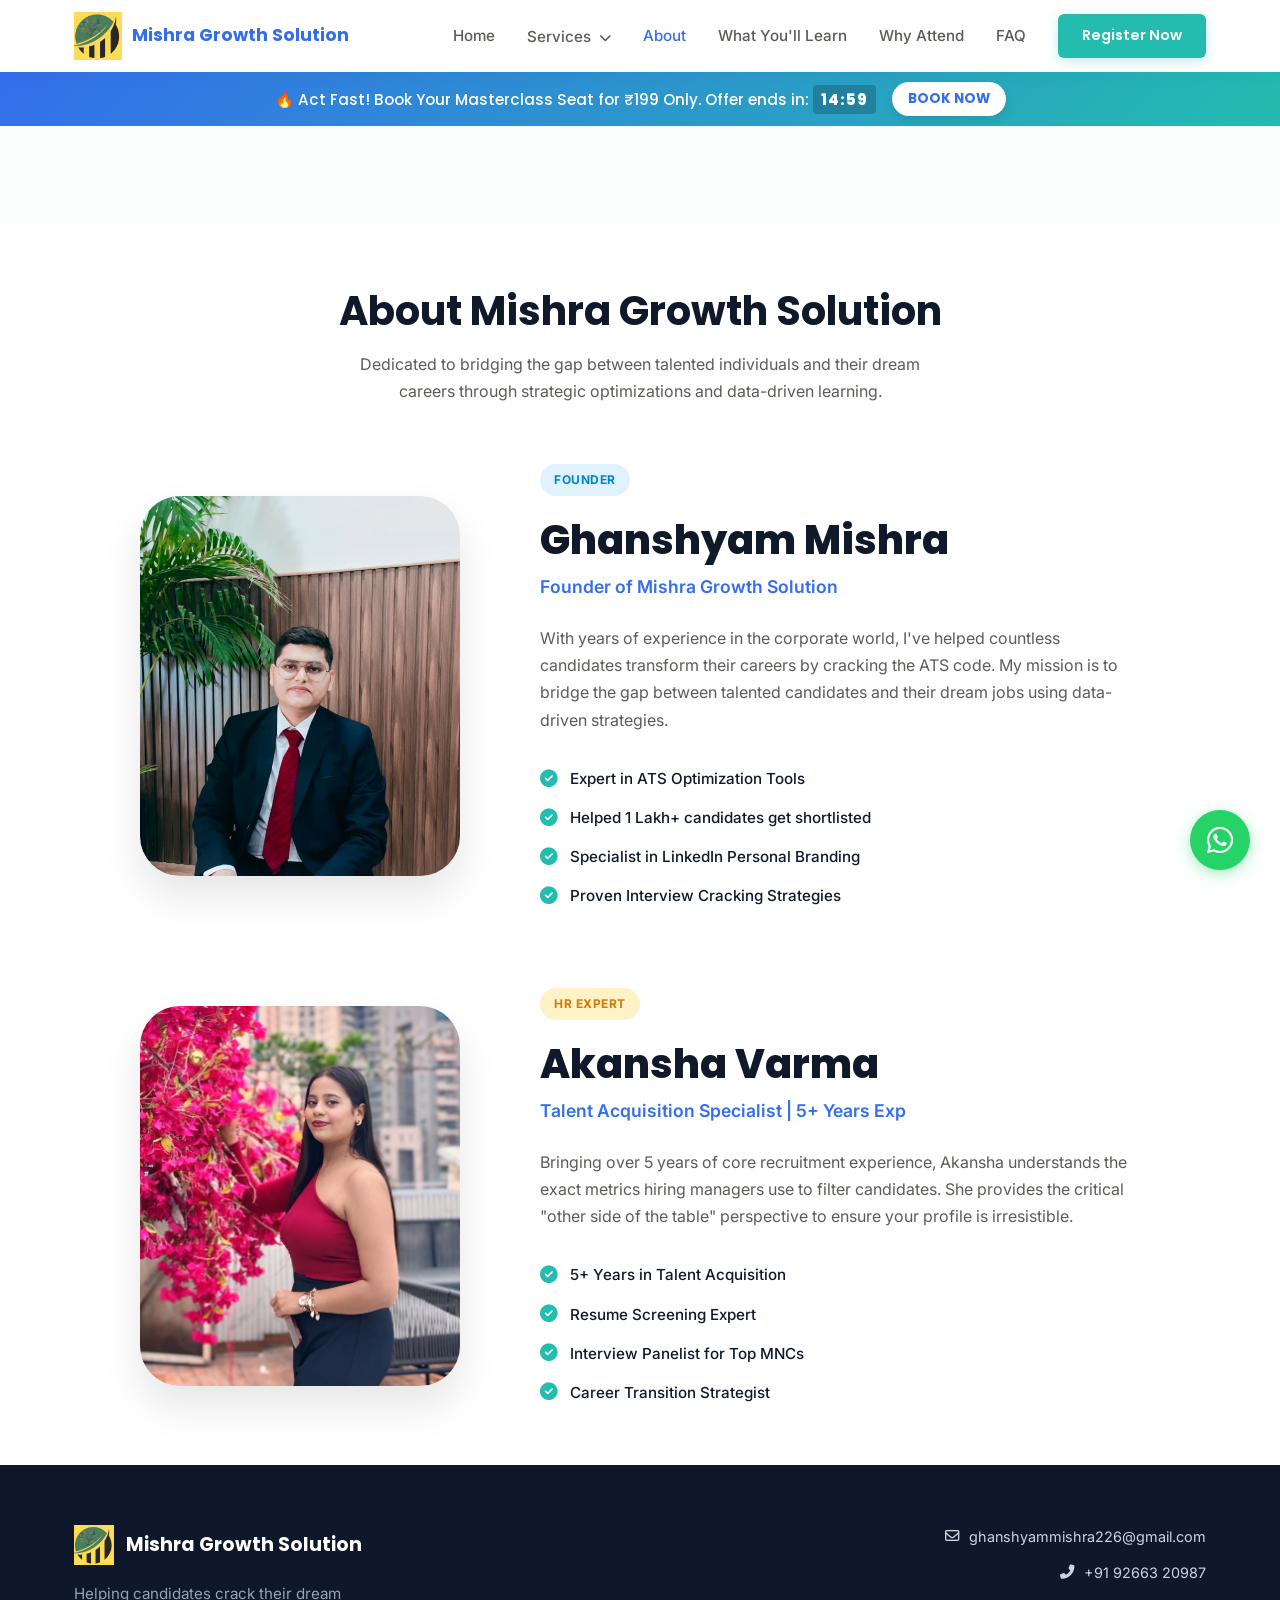
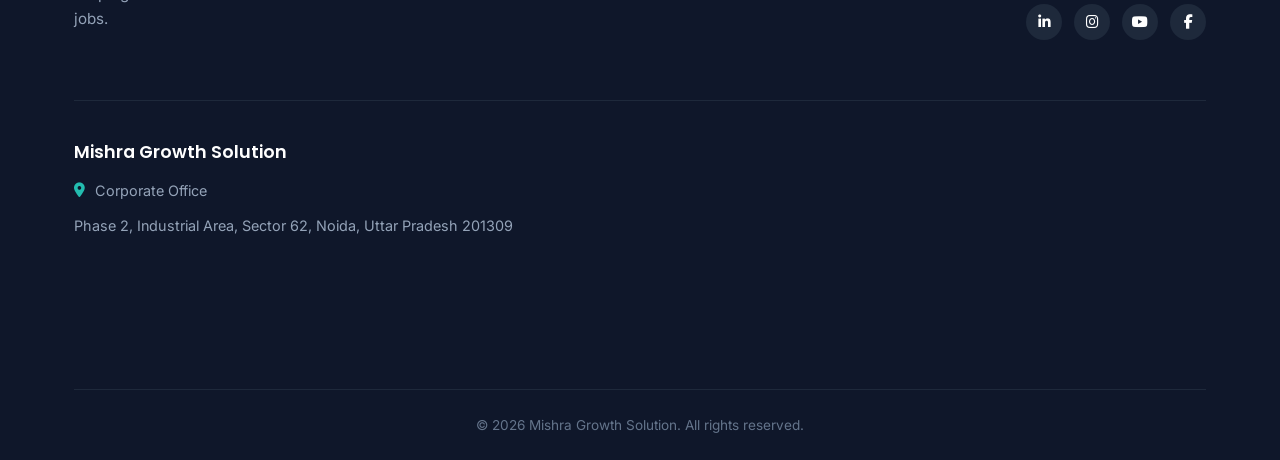
==== about.html @ aee81b0d "Update address and add legal documentation location details" ====
<!DOCTYPE html>
<html lang="en">
<head>
    <meta charset="UTF-8">
    <meta name="viewport" content="width=device-width, initial-scale=1.0">
    <title>About Us | Mishra Growth Solution</title>
    <meta name="description" content="Build a 90+ ATS Score Resume in Just 60 Seconds & Get Shortlisted in Top MNC Company.">
    <link rel="preconnect" href="https://fonts.googleapis.com">
    <link rel="preconnect" href="https://fonts.gstatic.com" crossorigin>
    <link href="https://fonts.googleapis.com/css2?family=Inter:wght@400;500;600;700;800;900&family=Poppins:wght@400;500;600;700;800;900&display=swap" rel="stylesheet">
    <link rel="stylesheet" href="https://cdnjs.cloudflare.com/ajax/libs/font-awesome/6.5.1/css/all.min.css">
    <link rel="stylesheet" href="styles.css">
</head>
<body>

    <!-- HEADER -->
    <header class="header" id="header">
        <div class="container header-inner">
            <a href="index.html#home" class="logo">
                <img src="logo.jpeg" alt="Mishra Growth Solution Logo" class="logo-img">
                <span>Mishra Growth Solution</span>
            </a>
            <nav class="nav" id="nav">
                <a href="index.html#home" class="nav-link">Home</a>
                <div class="nav-item">
                    <a href="services.html" class="nav-link">Services <i class="fas fa-chevron-down" style="font-size:0.8em; margin-left:4px;"></i></a>
                    <div class="dropdown-menu">
                        <a href="consultation-services.html" class="dropdown-item">Legal Consultation</a>
                        <a href="documentation-services.html" class="dropdown-item">Documentation</a>
                        <a href="professional-resume.html" class="dropdown-item">Resume & Cover Letter</a>
                        <a href="profile-optimization.html" class="dropdown-item">Profile Optimization</a>
                        <a href="data-analyst-skills.html" class="dropdown-item">Data Analyst Skills</a>
                        <a href="career-consultancy.html" class="dropdown-item">Career Consultancy</a>
                        <a href="digital-creative-services.html" class="dropdown-item">Digital & Creative</a>
                        <a href="live-ats-masterclass.html" class="dropdown-item">Live ATS Masterclass</a>
                    </div>
                </div>
                <a href="about.html" class="nav-link active">About</a>
                <a href="index.html#learn" class="nav-link">What You'll Learn</a>
                <a href="index.html#why" class="nav-link">Why Attend</a>
                <a href="index.html#faq" class="nav-link">FAQ</a>
                <a href="index.html#pricing" class="btn-primary-nav">Register Now</a>
            </nav>
            <button class="hamburger" id="hamburger" aria-label="Menu">
                <span></span><span></span><span></span>
            </button>
        </div>
    </header>

    <!-- PROMO BANNER -->
    <div class="promo-banner" id="promoBanner">
        <div class="container promo-inner">
            <span class="promo-text">🔥 Act Fast! Book Your Masterclass Seat for ₹199 Only. Offer ends in: <span id="promoTimer" class="promo-timer">15:00</span></span>
            <a href="index.html#pricing" class="btn-promo">Book Now</a>
        </div>
    </div>


    <section class="section-instructor" style="margin-top: 100px; padding: 60px 0;">
        <div class="container">
            <div style="text-align: center; margin-bottom: 60px;">
                <h1 style="font-size: 2.5rem; color: var(--text-main);">About Mishra Growth Solution</h1>
                <p style="color: var(--text-muted); max-width: 600px; margin: 15px auto 0;">Dedicated to bridging the gap between talented individuals and their dream careers through strategic optimizations and data-driven learning.</p>
            </div>
            
            <!-- Mentor 1: Ghanshyam -->
            <div class="instructor-wrapper">
                <div class="instructor-img-box">
                    <img src="Mishra Growth (1) (1)_Nero_AI_Image_Upscaler_Photo_Face.jpg.jpeg" alt="Ghanshyam Mishra" class="instructor-main-img">
                </div>
                <div class="instructor-content">
                    <div class="mentor-badge">FOUNDER</div>
                    <h2>Ghanshyam Mishra</h2>
                    <p class="inst-role-blue">Founder of Mishra Growth Solution</p>
                    <p class="inst-bio-text">With years of experience in the corporate world, I've helped countless candidates transform their careers by cracking the ATS code. My mission is to bridge the gap between talented candidates and their dream jobs using data-driven strategies.</p>
                    <ul class="inst-list">
                        <li><i class="fas fa-check-circle"></i> Expert in ATS Optimization Tools</li>
                        <li><i class="fas fa-check-circle"></i> Helped 1 Lakh+ candidates get shortlisted</li>
                        <li><i class="fas fa-check-circle"></i> Specialist in LinkedIn Personal Branding</li>
                        <li><i class="fas fa-check-circle"></i> Proven Interview Cracking Strategies</li>
                    </ul>
                </div>
            </div>

            <!-- Mentor 2: Akansha -->
            <div class="instructor-wrapper" style="margin-top: 80px;">
                <div class="instructor-img-box">
                    <img src="akansha_varma.jpeg" alt="Akansha Varma" class="instructor-main-img">
                </div>
                <div class="instructor-content">
                    <div class="mentor-badge" style="background: #FEF3C7; color: #D97706;">HR EXPERT</div>
                    <h2>Akansha Varma</h2>
                    <p class="inst-role-blue">Talent Acquisition Specialist | 5+ Years Exp</p>
                    <p class="inst-bio-text">Bringing over 5 years of core recruitment experience, Akansha understands the exact metrics hiring managers use to filter candidates. She provides the critical "other side of the table" perspective to ensure your profile is irresistible.</p>
                    <ul class="inst-list">
                        <li><i class="fas fa-check-circle"></i> 5+ Years in Talent Acquisition</li>
                        <li><i class="fas fa-check-circle"></i> Resume Screening Expert</li>
                        <li><i class="fas fa-check-circle"></i> Interview Panelist for Top MNCs</li>
                        <li><i class="fas fa-check-circle"></i> Career Transition Strategist</li>
                    </ul>
                </div>
            </div>
        </div>
    </section>

    <!-- FOOTER -->
    <footer class="footer">
        <div class="container">
            <div class="footer-custom">
                <div class="footer-brand">
                    <div class="f-logo">
                        <img src="logo.jpeg" alt="Logo" class="f-logo-img">
                        <span>Mishra Growth Solution</span>
                    </div>
                    <p class="f-message">Helping candidates crack their dream jobs.</p>
                </div>
                <!-- Contact Right -->
                <div class="footer-contact">
                    <a href="mailto:ghanshyammishra226@gmail.com"><i class="far fa-envelope"></i> ghanshyammishra226@gmail.com</a>
                    <a href="tel:+919266320987"><i class="fas fa-phone-alt"></i> +91 92663 20987</a>
                    <div class="f-socials">
                        <a href="#" aria-label="LinkedIn"><i class="fab fa-linkedin-in"></i></a>
                        <a href="#" aria-label="Instagram"><i class="fab fa-instagram"></i></a>
                        <a href="#" aria-label="YouTube"><i class="fab fa-youtube"></i></a>
                        <a href="#" aria-label="Facebook"><i class="fab fa-facebook-f"></i></a>
                    </div>
                </div>
            </div>
            
            <!-- Address & Map -->
            <div class="footer-address">
                <div class="address-details">
                    <h4>Mishra Growth Solution</h4>
                    <p><i class="fas fa-map-marker-alt"></i> Corporate Office</p>
                    <p>Phase 2, Industrial Area, Sector 62, Noida, Uttar Pradesh 201309</p>
                </div>
                <div class="address-map">
                    <iframe src="https://www.google.com/maps/embed?pb=!1m18!1m12!1m3!1d3502.1678120465243!2d77.3629555!3d28.6247366!2m3!1f0!2f0!3f0!3m2!1i1024!2i768!4f13.1!3m3!1m2!1s0x390ce55572aaeb81%3A0x6b4be9e4b706c9b5!2sSector%2062%2C%20Noida%2C%20Uttar%20Pradesh!5e0!3m2!1sen!2sin!4v1700000000000!5m2!1sen!2sin" width="100%" height="200" style="border:0;" allowfullscreen="" loading="lazy" referrerpolicy="no-referrer-when-downgrade"></iframe>
                </div>
            </div>

            <div class="footer-bottom">
                &copy; 2026 Mishra Growth Solution. All rights reserved.
            </div>
        </div>
    </footer>

    <!-- WhatsApp Floating Button -->
    <a href="https://wa.me/919266320987" class="whatsapp-float" target="_blank" rel="noopener noreferrer" aria-label="Chat with us on WhatsApp">
        <i class="fab fa-whatsapp"></i>
    </a>

    <script src="script.js"></script>
</body>
</html>
---- styles.css ----
/* =============================================
   MISHRA GROWTH SOLUTION — DESIGN SYSTEM
   Blue/Teal Gradient SaaS Theme
   ============================================= */

:root {
    /* Core Colors */
    --primary: #346EEC;
    --accent: #23BCAF;
    --gradient: linear-gradient(135deg, #346EEC, #23BCAF);
    --gradient-hover: linear-gradient(135deg, #2b5ed4, #1da89c);

    /* Text */
    --text-main: #0F1929;
    --text-muted: #5C5B57;
    --text-light: #989594;

    /* Backgrounds */
    --bg-light: #FCFDFD;
    --bg-white: #FFFFFF;
    --card-bg: #EEF3F7;
    --hero-bg: #0F1929; /* Kept dark for optional dark sections */

    /* Borders & Shadows */
    --border: #C5CDD7;
    --border-light: #E8ECF1;
    --shadow-soft: 0 10px 25px rgba(0,0,0,0.05);
    --shadow-md: 0 12px 35px rgba(0,0,0,0.08);
    --shadow-lg: 0 20px 50px rgba(0,0,0,0.12);
    --shadow-blue: 0 8px 30px rgba(52,110,236,0.25);

    /* Radius */
    --radius-sm: 10px;
    --radius-btn: 12px;
    --radius-md: 14px;
    --radius-lg: 18px;
    --radius-xl: 24px;
    --radius-full: 50px;

    /* Fonts */
    --font: 'Inter', 'Poppins', system-ui, -apple-system, sans-serif;
    --font-heading: 'Poppins', 'Inter', sans-serif;
}

/* ====== RESET ====== */
*, *::before, *::after { margin: 0; padding: 0; box-sizing: border-box; }
html { scroll-behavior: smooth; font-size: 16px; }
body {
    font-family: var(--font);
    color: var(--text-muted);
    background: var(--bg-light);
    line-height: 1.65;
    overflow-x: hidden;
}
a { text-decoration: none; color: inherit; transition: all 0.3s ease; }
ul { list-style: none; }
img { max-width: 100%; display: block; }
h1,h2,h3,h4,h5,h6 {
    font-family: var(--font-heading);
    color: var(--text-main);
    line-height: 1.25;
}
.container { max-width: 1180px; margin: 0 auto; padding: 0 24px; }
.center { text-align: center; }

/* ====== HEADER ====== */
.header {
    position: fixed; top: 0; left: 0; width: 100%;
    z-index: 1000; background: rgba(255, 255, 255, 0.95);
    height: 72px; backdrop-filter: blur(10px);
    box-shadow: 0 4px 20px rgba(0,0,0,0.03);
}
.header-inner {
    display: flex; align-items: center;
    justify-content: space-between; height: 72px;
}
.logo {
    display: flex; align-items: center; gap: 10px;
    font-family: var(--font-heading); font-weight: 700;
    font-size: 1.1rem; color: var(--primary);
}
.logo-img {
    height: 48px; width: auto;
}
.nav { display: flex; align-items: center; gap: 32px; }
.nav-link {
    color: var(--text-muted); font-size: 0.95rem;
    font-weight: 500; padding: 6px 0; position: relative;
    transition: color 0.2s;
}
.nav-link:hover, .nav-link.active { color: var(--primary); }
.nav-link.active::after { display: none; }

/* Dropdown Menu */
.nav-item { position: relative; }
.dropdown-menu {
    position: absolute; top: calc(100% + 5px); left: 0; min-width: 250px;
    background: #fff; box-shadow: 0 10px 30px rgba(0,0,0,0.1);
    border-radius: 8px; opacity: 0; visibility: hidden;
    transform: translateY(10px); transition: all 0.3s ease;
    display: flex; flex-direction: column; padding: 10px 0; z-index: 1000;
}
.nav-item:hover .dropdown-menu {
    opacity: 1; visibility: visible; transform: translateY(0);
}
.dropdown-item {
    padding: 10px 20px; color: var(--text-muted); font-size: 0.9rem;
    font-weight: 500; transition: 0.3s; white-space: nowrap; border-bottom: 1px solid #f1f5f9;
}
.dropdown-item:last-child { border-bottom: none; }
.dropdown-item:hover { color: var(--primary); background: #F8FAFC; padding-left: 25px; }

.btn-primary-nav {
    display: inline-flex; align-items: center; justify-content: center;
    background: var(--accent); color: #fff;
    padding: 10px 24px; border-radius: 6px;
    font-size: 0.9rem; font-weight: 600;
    font-family: var(--font-heading); transition: 0.3s;
    box-shadow: 0 4px 12px rgba(35, 188, 175, 0.25);
}
.btn-primary-nav:hover {
    background: #1da89c; transform: translateY(-1px);
    box-shadow: 0 6px 16px rgba(35, 188, 175, 0.3);
}

.hamburger {
    display: none; flex-direction: column; gap: 5px;
    background: none; border: none; cursor: pointer; padding: 4px;
}
.hamburger span {
    width: 22px; height: 2px; background: var(--text-main);
    border-radius: 2px; transition: 0.3s;
}

/* ====== PROMO BANNER ====== */
.promo-banner {
    background: var(--gradient); color: #fff;
    padding: 10px 0; font-family: var(--font-heading);
    position: relative; z-index: 990; /* Adjusted to be below the header and nav dropdown */
    margin-top: 72px; /* Offset for fixed header */
}
.promo-inner {
    display: flex; align-items: center; justify-content: center;
    gap: 16px; flex-wrap: wrap; text-align: center;
}
.promo-text { font-size: 0.95rem; font-weight: 500; }
.promo-timer {
    font-weight: 800; background: rgba(0,0,0,0.2);
    padding: 4px 8px; border-radius: 4px; letter-spacing: 1px;
}
.btn-promo {
    background: #fff; color: var(--primary);
    padding: 6px 16px; border-radius: 50px; font-weight: 700;
    font-size: 0.85rem; text-transform: uppercase;
    box-shadow: 0 4px 10px rgba(0,0,0,0.1);
}
.btn-promo:hover {
    transform: translateY(-2px); box-shadow: 0 6px 15px rgba(0,0,0,0.15);
}

/* ====== HERO ====== */
.hero {
    background: #fff; padding: 40px 0 20px; /* Reduced top padding due to banner */
    position: relative; overflow: hidden;
    background-image: radial-gradient(#e5e7eb 1px, transparent 1px);
    background-size: 40px 40px;
}
.hero-grid {
    display: grid; grid-template-columns: 1.1fr 0.9fr;
    gap: 60px; align-items: center; position: relative; z-index: 1;
}
.hero-badge {
    display: inline-flex; align-items: center; gap: 8px;
    background: #EFF6FF; color: var(--primary);
    padding: 6px 16px; border-radius: var(--radius-full);
    font-size: 0.85rem; font-weight: 600;
    margin-bottom: 24px; border: 1px solid rgba(52, 110, 236, 0.1);
}
.badge-dot {
    width: 8px; height: 8px; background: var(--primary);
    border-radius: 50%; display: inline-block;
}
.hero-left h1 {
    font-size: 3.2rem; font-weight: 800; color: var(--text-main);
    line-height: 1.25; margin-bottom: 24px; font-family: var(--font-heading);
}
.highlight-blue {
    color: var(--primary);
}
.hero-desc {
    color: var(--text-muted); font-size: 1.05rem;
    margin-bottom: 24px; line-height: 1.6; max-width: 480px;
}

/* Hero Checklist */
.hero-checklist {
    margin-bottom: 32px; list-style: none; padding: 0;
}
.hero-checklist li {
    display: flex; align-items: center; gap: 10px;
    font-size: 0.95rem; color: #374151; margin-bottom: 12px; font-weight: 500;
}
.hero-checklist li i {
    color: #14B8A6; font-size: 1.1rem; /* Greenish teal check icon */
}

/* Hero CTA Button */
.btn-hero-cta {
    display: inline-block; background: #14B8A6; /* Teal color from screenshot */
    color: #fff; padding: 16px 32px; font-size: 1.1rem; font-weight: 700;
    border-radius: 8px; text-decoration: none; transition: 0.3s;
    font-family: var(--font-heading); box-shadow: 0 10px 20px rgba(20, 184, 166, 0.2);
    width: 100%; max-width: 320px; text-align: center;
}
.btn-hero-cta:hover {
    background: #0D9488; transform: translateY(-3px);
    box-shadow: 0 15px 30px rgba(20, 184, 166, 0.3);
}

.hero-seats-text {
    font-size: 0.85rem; color: var(--text-light); margin-top: 12px;
    font-weight: 500; display: flex; align-items: center; gap: 6px;
}
.hero-seats-text::before {
    content: ''; display: inline-block; width: 6px; height: 6px;
    background: #64748B; border-radius: 50%;
}

/* Hero Right Card Container */
.hero-right { display: flex; justify-content: center; }
.hero-right-card {
    background: rgba(255, 255, 255, 0.8);
    backdrop-filter: blur(10px);
    border: 1px solid #fff;
    border-radius: 24px;
    padding: 32px;
    box-shadow: 0 20px 60px rgba(0,0,0,0.08); /* Soft large shadow */
    width: 100%; max-width: 480px;
}

.hero-cards-stack {
    display: flex; flex-direction: column; gap: 24px; width: 100%;
}
.hero-card {
    display: flex; align-items: center; gap: 20px;
    background: #fff; border-radius: 16px;
    padding: 24px; box-shadow: 0 4px 15px rgba(0,0,0,0.03); /* Lighter shadow inside */
    border: 1px solid rgba(0,0,0,0.03);
    transition: transform 0.3s ease; opacity: 1; visibility: visible; /* Force visible */
}
.hero-card:hover { transform: translateY(-5px); }

/* 3rd Blue Card Styling */
.hero-card-blue {
    display: block; text-align: center;
    background: #EFF6FF; border: 1px solid rgba(52, 110, 236, 0.15);
}
.card-content-center h3 {
    font-size: 2.2rem; font-weight: 800; color: var(--primary);
    margin-bottom: 4px; line-height: 1.2;
}
.card-content-center p {
    font-size: 0.95rem; color: var(--text-muted); font-weight: 500;
}

.card-icon-green, .card-icon-blue {
    width: 56px; height: 56px; border-radius: 50%;
    display: flex; align-items: center; justify-content: center;
    flex-shrink: 0; font-size: 1.4rem;
}
.card-icon-green {
    background: rgba(34, 197, 94, 0.1); color: #16a34a;
}
.card-icon-blue {
    background: rgba(59, 130, 246, 0.1); color: var(--primary);
}
.card-content h3 {
    font-size: 1.1rem; font-weight: 700; margin-bottom: 4px; color: var(--text-main);
}
.card-content p {
    font-size: 0.85rem; color: var(--text-light); line-height: 1.4; margin: 0;
}

/* ====== SECTION TITLES ====== */
.sec-title {
    font-size: 1.85rem; font-weight: 700; margin-bottom: 12px;
    color: var(--text-main); letter-spacing: -0.3px;
}
.sec-sub {
    color: var(--text-light); font-size: 0.92rem;
    max-width: 560px; margin: 0 auto 48px; line-height: 1.7;
}

/* ====== WHAT YOU WILL LEARN ====== */
.section-learn { padding: 40px 0 88px; background: #fff; min-height: 400px; } /* Reduced top padding */
.learn-cards {
    display: grid; grid-template-columns: repeat(4, 1fr); gap: 24px;
    margin-top: 40px; /* Force margin */
}
.l-card {
    background: #fff; border: 1px solid var(--border-light);
    border-radius: var(--radius-lg); padding: 28px 20px;
    text-align: center; transition: 0.3s;
    height: 100%; /* Ensure height */
    box-shadow: 0 4px 20px rgba(0,0,0,0.03); /* Explicit shadow */
    opacity: 1 !important; visibility: visible !important; transform: none !important; /* Force visible */
}
.l-card:hover {
    transform: translateY(-6px);
    box-shadow: var(--shadow-md); border-color: transparent;
}
.l-icon {
    width: 56px; height: 56px; border-radius: 50%;
    background: rgba(52,110,236,0.08);
    display: flex; align-items: center; justify-content: center;
    margin: 0 auto 16px; font-size: 1.3rem; color: var(--primary);
    transition: 0.3s;
}
.l-card:hover .l-icon {
    background: var(--gradient); color: #fff; transform: scale(1.08);
}
.l-card h3 {
    font-size: 0.95rem; font-weight: 700; margin-bottom: 10px; color: var(--text-main);
}
.l-card p {
    font-size: 0.82rem; color: var(--text-light); line-height: 1.65;
}

/* ====== WHY ATTEND ====== */
.section-why { 
    padding: 100px 0; 
    background: #F4F8FB; /* Light blue-gray bg */
}
.why-grid {
    display: grid; grid-template-columns: 1fr 1.1fr;
    gap: 80px; align-items: center;
}
.why-left h2 {
    font-size: 2.8rem; font-weight: 800; line-height: 1.2; margin-bottom: 24px;
}
.why-desc {
    color: var(--text-muted); font-size: 1.1rem; line-height: 1.6;
    margin-bottom: 40px; max-width: 480px;
}
.btn-blue-cta {
    display: inline-block; background: #2563EB; color: #fff;
    padding: 16px 32px; font-size: 1rem; font-weight: 700;
    border-radius: 8px; text-decoration: none; transition: 0.3s;
    box-shadow: 0 4px 6px rgba(37, 99, 235, 0.2);
    font-family: var(--font-heading);
}
.btn-blue-cta:hover {
    background: #1d4ed8; transform: translateY(-2px);
    box-shadow: 0 10px 20px rgba(37, 99, 235, 0.3);
}

/* Right Stack Cards */
.why-right-stack {
    display: flex; flex-direction: column; gap: 20px;
}
.why-alert-card {
    display: flex; align-items: center; gap: 20px;
    background: #fff; padding: 24px; border-radius: 16px;
    box-shadow: 0 4px 20px rgba(0,0,0,0.04);
    border: 1px solid rgba(0,0,0,0.02);
    opacity: 1; /* Ensure visible */
    visibility: visible;
}
.alert-icon-red, .alert-icon-orange {
    width: 48px; height: 48px; border-radius: 50%;
    display: flex; align-items: center; justify-content: center;
    flex-shrink: 0; font-size: 1.2rem;
}
.alert-icon-red {
    background: #FEF2F2; color: #EF4444; border: 1px solid #FECACA;
}
.alert-icon-orange {
    background: #FFF7ED; color: #F97316; border: 1px solid #FED7AA;
}
.why-alert-card p {
    font-size: 0.95rem; font-weight: 600; color: var(--text-main); line-height: 1.5; margin: 0;
}

/* Responsive Why Section */
@media (max-width: 900px) {
    .why-grid { grid-template-columns: 1fr; gap: 48px; }
    .why-left { text-align: center; }
    .why-desc { margin: 0 auto 32px; }
}

/* ====== INSTRUCTOR (Ghanshyam) ====== */
.section-instructor { padding: 96px 0; background: var(--bg-white); }
.instructor-wrapper {
    display: flex; align-items: center; justify-content: center;
    gap: 80px; max-width: 1000px; margin: 0 auto;
}
.instructor-img-box {
    width: 320px; height: 380px; border-radius: 40px;
    overflow: hidden; flex-shrink: 0;
    box-shadow: 0 20px 40px rgba(0,0,0,0.1);
}
.instructor-main-img {
    width: 100%; height: 100%; object-fit: cover;
}
.instructor-content { flex: 1; }
.mentor-badge {
    display: inline-block; background: #E0F2FE; color: #0284C7;
    font-size: 0.75rem; font-weight: 700; text-transform: uppercase;
    padding: 6px 14px; border-radius: 50px; margin-bottom: 20px;
    letter-spacing: 0.5px;
}
.instructor-content h2 {
    font-size: 2.5rem; font-weight: 800; color: var(--text-main);
    margin-bottom: 8px; line-height: 1.2;
}
.inst-role-blue {
    font-size: 1.1rem; color: var(--primary); font-weight: 600;
    margin-bottom: 24px;
}
.inst-bio-text {
    font-size: 1rem; color: var(--text-muted); line-height: 1.7;
    margin-bottom: 32px;
}
.inst-list { display: flex; flex-direction: column; gap: 14px; }
.inst-list li {
    display: flex; align-items: center; gap: 12px;
    font-size: 0.95rem; font-weight: 500; color: var(--text-main);
}
.inst-list li i { color: #23BCAF; font-size: 1.1rem; }

/* ====== SUCCESS STORIES ====== */
.section-stories { padding: 96px 0 112px; background: #fff; min-height: 300px; }
.stories-grid {
    display: grid; grid-template-columns: repeat(3, 1fr); gap: 32px;
    margin-top: 48px;
}
.story-card {
    background: #fff; border-radius: 20px;
    padding: 32px; box-shadow: 0 10px 40px rgba(0,0,0,0.06);
    border: 1px solid rgba(0,0,0,0.04);
    opacity: 1 !important; visibility: visible !important; transform: none !important; /* Force visible */
}
.story-card:hover {
    transform: translateY(-6px);
    box-shadow: var(--shadow-md); border-color: transparent;
}
.story-header {
    display: flex; align-items: center; gap: 16px; margin-bottom: 18px;
}
.story-initials {
    width: 50px; height: 50px; border-radius: 50%;
    background: #EFF6FF; color: var(--primary);
    display: flex; align-items: center; justify-content: center;
    font-weight: 700; font-size: 1.1rem; flex-shrink: 0;
}
.story-meta h4 {
    font-size: 1rem; font-weight: 700; color: var(--text-main);
    margin-bottom: 2px;
}
.story-meta span {
    font-size: 0.8rem; color: var(--text-light); display: block;
}
.stars { color: #F59E0B; font-size: 0.85rem; margin-bottom: 16px; display: flex; gap: 2px; }
.story-text {
    font-size: 0.95rem; color: var(--text-muted); line-height: 1.6;
}

/* ====== PRICING & REGISTER ====== */
.section-register { padding: 80px 0 120px; background: #fff; }
.register-box {
    display: grid; grid-template-columns: 0.8fr 1.2fr;
    border-radius: 32px; overflow: hidden;
    box-shadow: 0 30px 60px rgba(0,0,0,0.12);
}
.reg-left {
    background: #346EEC; color: #fff; padding: 60px 48px;
    display: flex; flex-direction: column; justify-content: center;
}
.reg-left h3 {
    color: #fff; font-size: 1.5rem; margin-bottom: 10px; font-weight: 600;
}
.reg-price {
    font-size: 4.5rem; font-weight: 800; line-height: 1; margin-bottom: 12px;
}
.reg-sub {
    font-size: 0.95rem; opacity: 0.9; margin-bottom: 40px;
}
.reg-features { margin-bottom: auto; }
.reg-features li {
    display: flex; align-items: center; gap: 12px;
    font-size: 1rem; margin-bottom: 14px; font-weight: 500;
}
.reg-features .dot {
    width: 6px; height: 6px; background: #23BCAF; border-radius: 50%;
}
.reg-footer {
    display: flex; align-items: center; gap: 8px; font-size: 0.85rem; opacity: 0.8;
}

/* Right Form */
.reg-right { background: #fff; padding: 60px 56px; }
.reg-right h3 { font-size: 2rem; font-weight: 800; margin-bottom: 10px; text-align: center; }
.reg-desc {
    text-align: center; color: var(--text-light); font-size: 0.95rem; margin-bottom: 32px;
}
.form-group { margin-bottom: 20px; }
.form-row { display: grid; grid-template-columns: 1fr 1fr; gap: 20px; margin-bottom: 20px; }
.form-group label {
    display: block; font-size: 0.85rem; font-weight: 600; color: #374151; margin-bottom: 8px;
}
.form-group input, .form-group select {
    width: 100%; padding: 12px 16px; border: 1px solid #E5E7EB;
    border-radius: 8px; font-size: 0.95rem; color: var(--text-main);
    outline: none; transition: 0.2s; font-family: var(--font);
}
.form-group input:focus, .form-group select:focus {
    border-color: var(--primary); box-shadow: 0 0 0 3px rgba(52,110,236,0.1);
}
.btn-pay-now {
    width: 100%; background: #14B8A6; color: #fff; border: none;
    padding: 16px; font-size: 1rem; font-weight: 700; border-radius: 8px;
    cursor: pointer; transition: 0.3s; margin-top: 10px;
    font-family: var(--font-heading);
}
.btn-pay-now:hover { background: #0D9488; transform: translateY(-2px); }
.form-note {
    text-align: center; color: var(--text-light); font-size: 0.8rem;
    margin-top: 16px; display: flex; align-items: center; justify-content: center; gap: 6px;
}

/* ====== FAQ ====== */
.section-faq { padding: 60px 0 100px; background: #fff; min-height: 400px; }
.faq-wrap { margin-top: 40px; margin-bottom: 40px; }
.faq-item {
    background: #fff; /* Explicit white background */
    border: none; border-bottom: 1px solid #E5E7EB;
    border-radius: 0; margin-bottom: 0;
    opacity: 1; visibility: visible; /* Force visible */
    transition: all 0.3s ease;
}
.faq-item:last-child { border-bottom: none; }
.faq-item:hover { 
    box-shadow: none; 
    border-color: var(--primary); /* Hover color change */
}
.faq-item.active { box-shadow: none; border-color: var(--primary); }
.faq-q {
    width: 100%; display: flex; align-items: center;
    justify-content: space-between; padding: 24px 0;
    background: none; border: none; font-size: 1.05rem;
    font-weight: 600; color: #0F1929; cursor: pointer;
    font-family: var(--font-heading); text-align: left;
    opacity: 1; visibility: visible;
    transition: color 0.3s ease;
}
.faq-item:hover .faq-q {
    color: var(--primary); /* Proper text color change on hover */
}
.faq-a {
    max-height: 0;
    overflow: hidden;
    transition: max-height 0.4s ease;
}
.faq-a p { padding: 0 0 24px; font-size: 0.95rem; color: var(--text-muted); opacity: 1; margin: 0; }
.faq-item.active .faq-a { max-height: 500px; }
.faq-q i { transition: transform 0.3s ease; color: var(--text-light); font-size: 0.9rem; }
.faq-item.active .faq-q i { transform: rotate(180deg); color: var(--primary); }

/* ====== FOOTER ====== */
.footer {
    background: #0F172A; padding: 60px 0 0;
    border-top: none; color: #94A3B8;
}
.footer-custom {
    display: flex; justify-content: space-between; align-items: flex-start;
    padding-bottom: 60px; border-bottom: 1px solid #1E293B;
}
.f-logo {
    display: flex; align-items: center; gap: 12px; margin-bottom: 16px;
}
.f-logo-img { width: 40px; height: auto; }
.f-logo span {
    color: #fff; font-size: 1.2rem; font-weight: 700; font-family: var(--font-heading);
}
.f-message { font-size: 0.95rem; max-width: 300px; }
.footer-contact {
    display: flex; flex-direction: column; align-items: flex-end; gap: 12px;
}
.footer-contact a {
    color: #CBD5E1; font-size: 0.9rem; display: flex; align-items: center; gap: 10px;
}
.footer-contact a:hover { color: #fff; }
.f-socials { display: flex; gap: 12px; margin-top: 8px; }
.f-socials a {
    width: 36px; height: 36px; border-radius: 50%; background: #1E293B;
    display: flex; align-items: center; justify-content: center;
    color: #fff; transition: 0.3s;
}
.f-socials a:hover { background: var(--primary); transform: translateY(-2px); }

/* Address & Map */
.footer-address {
    display: grid; grid-template-columns: 1fr 1fr; gap: 40px;
    padding: 40px 0; border-bottom: 1px solid #1E293B;
}
.address-details h4 { color: #fff; font-size: 1.1rem; margin-bottom: 16px; font-weight: 600; }
.address-details p { color: #94A3B8; font-size: 0.9rem; line-height: 1.6; margin-bottom: 12px; display: flex; align-items: flex-start; gap: 10px; }
.address-details p i { color: var(--accent); margin-top: 4px; }
.address-map { border-radius: 12px; overflow: hidden; }

.footer-bottom {
    padding: 24px 0; text-align: center; font-size: 0.85rem; color: #64748B;
}

/* ====== WHATSAPP FLOAT ====== */
.whatsapp-float {
    position: fixed; bottom: 30px; right: 30px;
    width: 60px; height: 60px; background-color: #25D366; color: #FFF;
    border-radius: 50px; text-align: center; font-size: 30px;
    box-shadow: 0 4px 15px rgba(37, 211, 102, 0.4);
    z-index: 100;
    display: flex; align-items: center; justify-content: center;
    transition: 0.3s;
}
.whatsapp-float:hover { background-color: #128C7E; transform: scale(1.1); color: #fff; }

/* ====== SERVICES RESPONSIVE GRIDS ====== */
.services-grid-2 { display: grid; grid-template-columns: repeat(2, 1fr); gap: 40px; margin-bottom: 80px; }
.services-grid-3 { display: grid; grid-template-columns: repeat(3, 1fr); gap: 30px; }
.services-grid-4 { display: grid; grid-template-columns: repeat(4, 1fr); gap: 20px; }
.services-flex-2 { display: flex; gap: 50px; align-items: center; margin-bottom: 80px; padding: 40px; border: 1px solid #E2E8F0; border-radius: 16px; }

/* ====== RESPONSIVE ====== */
@media (max-width: 1024px) {
    .hero-left h1 { font-size: 2.8rem; }
    .learn-cards { grid-template-columns: repeat(2, 1fr); }
    .stories-grid { grid-template-columns: repeat(2, 1fr); }
    .instructor-wrapper { gap: 40px; }
    .instructor-img-box { width: 280px; height: 340px; }
    .why-grid { grid-template-columns: 1fr; gap: 40px; }
    .why-left { text-align: center; }
    .why-desc { margin: 0 auto 32px; }
}

@media (max-width: 900px) {
    .instructor-wrapper { flex-direction: column; text-align: center; gap: 32px; }
    .inst-list { width: fit-content; margin: 0 auto; align-items: flex-start; }
    .story-card { padding: 24px; }
    .register-box { grid-template-columns: 1fr; }
    .reg-left { padding: 40px; text-align: center; align-items: center; }
    .reg-features { margin-bottom: 30px; }
    .reg-right { padding: 40px 24px; }
    .footer-custom { flex-direction: column; gap: 30px; align-items: center; text-align: center; }
    .footer-contact { align-items: center; }
    
    /* Services Responsive */
    .services-grid-2, .services-grid-3, .services-grid-4 { grid-template-columns: 1fr; gap: 24px; }
    .services-flex-2 { flex-direction: column; text-align: center; gap: 30px; padding: 30px; }
    .hero-grid { grid-template-columns: 1fr; gap: 40px; }
    .footer-address { grid-template-columns: 1fr; gap: 30px; text-align: center; }
}

@media (max-width: 768px) {
    .services-flex-2 { padding: 24px; }
    .hero-services { padding: 40px 0 !important; }
    .section-services-list { padding: 40px 0 !important; }
    
    .nav {
        position: fixed; top: 72px; left: 0; width: 100%;
        background: #fff; flex-direction: column; gap: 0;
        padding: 16px 24px; transform: translateY(-120%);
        transition: 0.3s; opacity: 0; z-index: 999;
        box-shadow: 0 4px 20px rgba(0,0,0,0.05);
    }
    .nav.open { transform: translateY(0); opacity: 1; }
    .nav-link {
        display: block; padding: 12px 0;
        border-bottom: 1px solid var(--border-light); width: 100%;
        color: var(--text-main);
    }
    
    .nav-item { width: 100%; border-bottom: 1px solid var(--border-light); }
    .nav-item .nav-link { border-bottom: none; }
    .dropdown-menu {
        position: static; opacity: 1; visibility: visible; transform: none; display: none !important;
        box-shadow: none; padding: 0 0 10px 15px; border-radius: 0; min-width: 100%;
    }
    .nav-item.mobile-active .dropdown-menu {
        display: flex !important;
    }
    .nav-item:hover .dropdown-menu, .nav-item:active .dropdown-menu {
        /* override desktop hover/active */
    }
    .btn-primary-nav { width: 100%; margin-top: 16px; }
    
    .hamburger { display: flex; }
    .hamburger.open span:nth-child(1) { transform: rotate(45deg) translate(5px,5px); }
    .hamburger.open span:nth-child(2) { opacity: 0; }
    .hamburger.open span:nth-child(3) { transform: rotate(-45deg) translate(5px,-5px); }

    .hero { padding: 40px 0 60px; } /* Adjusted padding */
    .hero-grid { grid-template-columns: 1fr; gap: 40px; }
    
    /* LEFT ALIGNMENT FIXES */
    .hero-left { text-align: left; }
    .hero-left h1 { font-size: 2.2rem; text-align: left; }
    .hero-desc { text-align: left; margin: 0 0 24px 0; }
    .hero-badge { margin: 0 0 24px 0; display: inline-flex; width: auto; }
    .hero-checklist li { justify-content: flex-start; }
    
    .btn-hero-cta { width: 100%; max-width: 100%; } /* Full width button */
    
    .hero-right { justify-content: center; }
    .hero-cards-stack { max-width: 100%; }
    
    .learn-cards { grid-template-columns: 1fr; gap: 16px; }
    
    .stories-grid { grid-template-columns: 1fr; }
    .faq-q { font-size: 1rem; }
    
    .why-desc { font-size: 1rem; }
    
    .footer-address { grid-template-columns: 1fr; gap: 24px; padding: 24px 0; }
    .whatsapp-float { bottom: 20px; right: 20px; width: 50px; height: 50px; font-size: 26px; }
    .promo-banner { margin-top: 72px; padding: 12px; }
    .promo-inner { flex-direction: column; gap: 10px; }
}

@media (max-width: 480px) {
    .hero-left h1 { font-size: 2rem; } /* Slightly larger for impact */
    .sec-title { font-size: 1.45rem; }
    .btn-primary-nav { padding: 12px 24px; font-size: 0.85rem; }
    .reg-price { font-size: 3.2rem; }
    .instructor-img-box { width: 100%; height: auto; aspect-ratio: 1/1; }
    .header { padding: 0; }
    .container { padding: 0 20px; }
    .btn-pay-now { font-size: 0.95rem; }
}
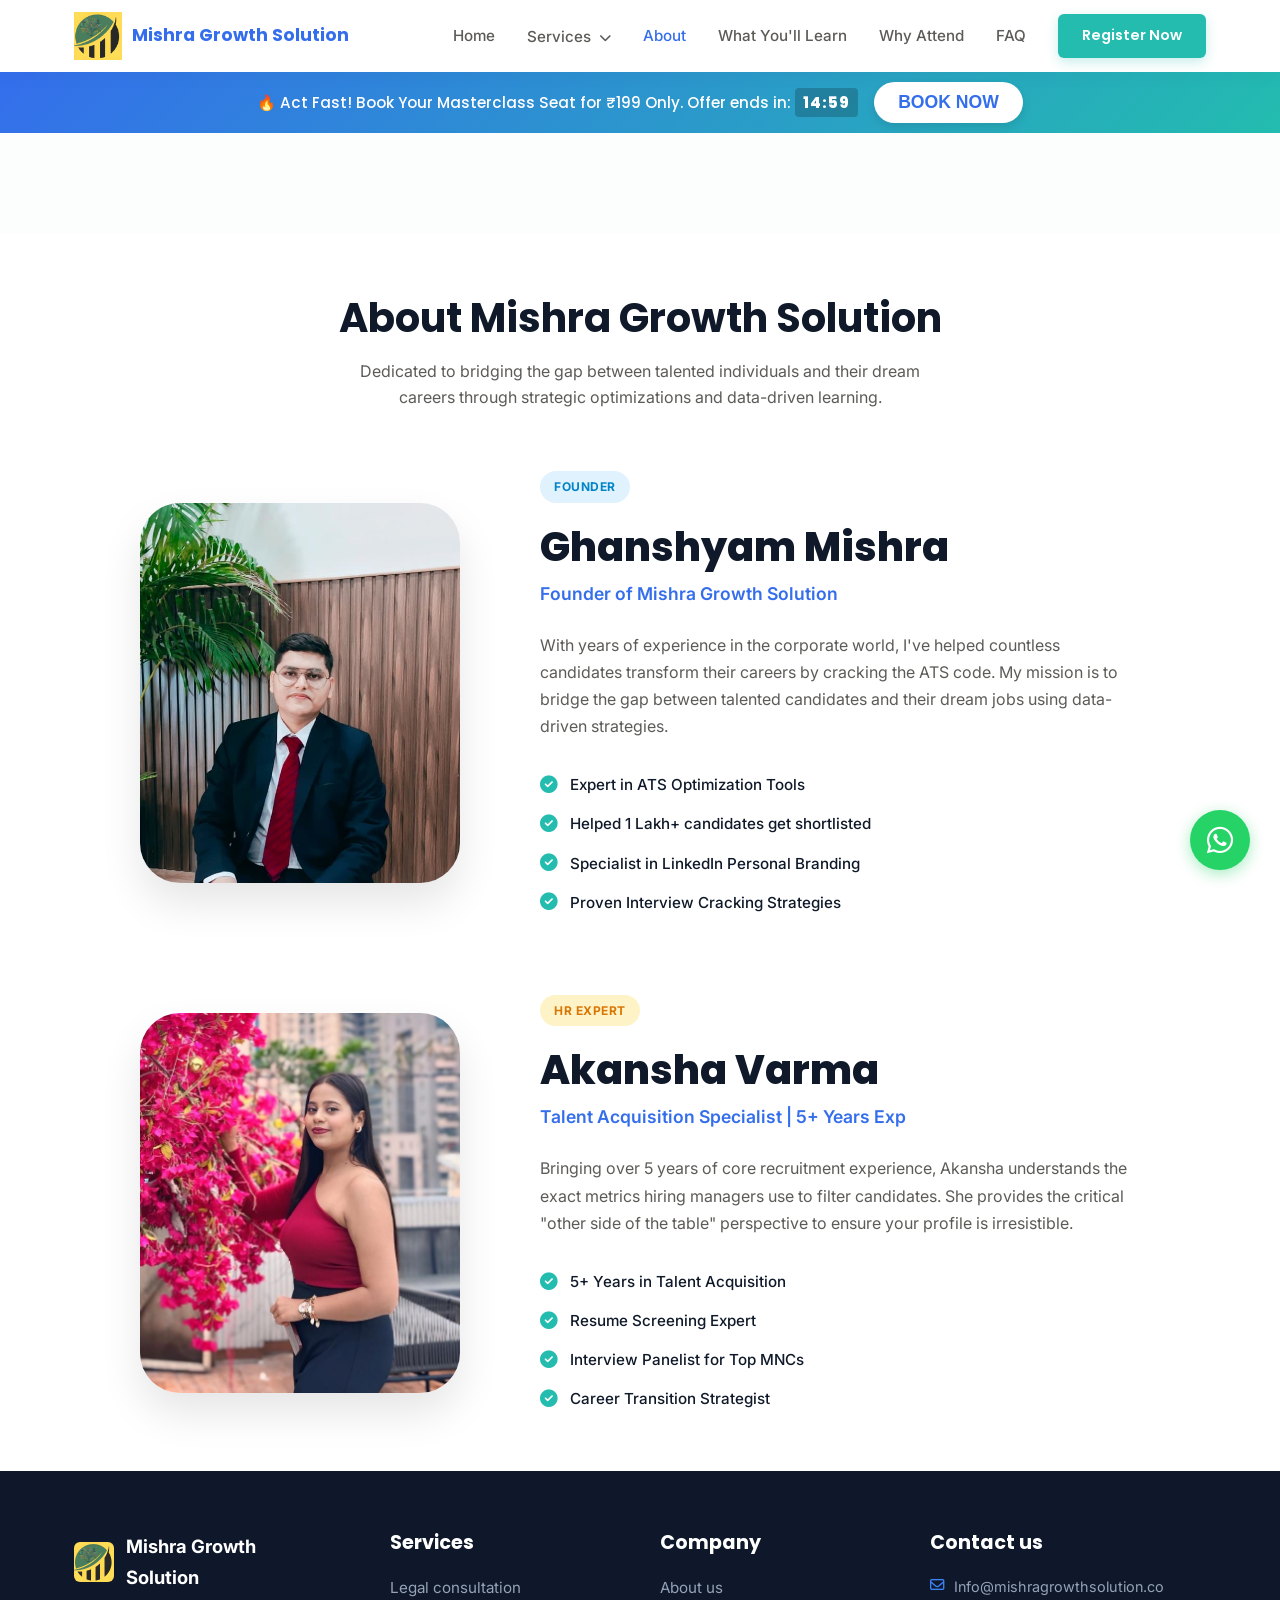
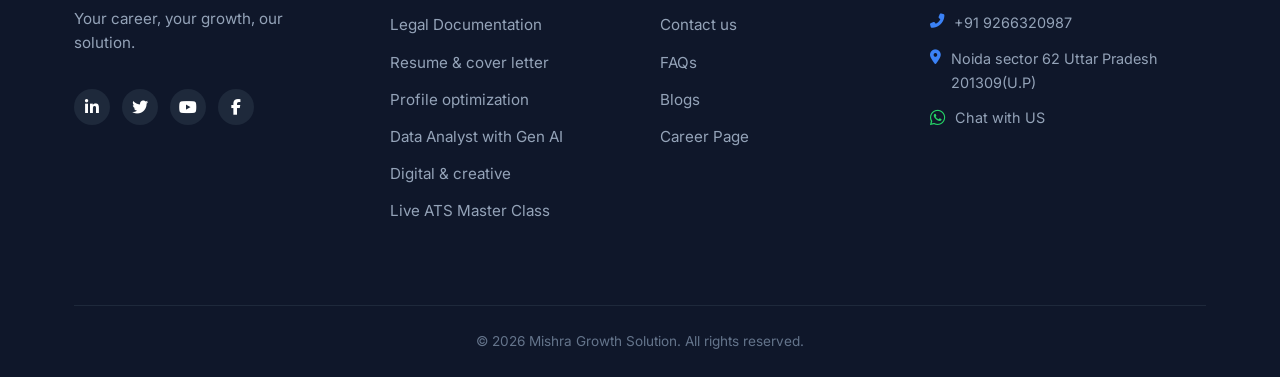
==== commit 5f72ad30: "Update footer, hero UI, and add resume samples" ====
--- a/about.html
+++ b/about.html
@@ -51,7 +51,7 @@
     <div class="promo-banner" id="promoBanner">
         <div class="container promo-inner">
             <span class="promo-text">🔥 Act Fast! Book Your Masterclass Seat for ₹199 Only. Offer ends in: <span id="promoTimer" class="promo-timer">15:00</span></span>
-            <a href="index.html#pricing" class="btn-promo">Book Now</a>
+            <button class="btn-promo open-popup-btn" style="padding: 10px 24px; font-size: 1.1rem; font-weight: bold; cursor: pointer; border: none; text-transform: uppercase;">Book Now</button>
         </div>
     </div>
 
@@ -106,36 +106,60 @@
     <!-- FOOTER -->
     <footer class="footer">
         <div class="container">
-            <div class="footer-custom">
-                <div class="footer-brand">
-                    <div class="f-logo">
+            <div class="footer-grid-4">
+                <!-- 1. Brand & Socials -->
+                <div class="footer-col" style="padding-right: 20px;">
+                    <div class="f-logo" style="margin-bottom: 15px;">
                         <img src="logo.jpeg" alt="Logo" class="f-logo-img">
-                        <span>Mishra Growth Solution</span>
-                    </div>
-                    <p class="f-message">Helping candidates crack their dream jobs.</p>
-                </div>
-                <!-- Contact Right -->
-                <div class="footer-contact">
-                    <a href="mailto:ghanshyammishra226@gmail.com"><i class="far fa-envelope"></i> ghanshyammishra226@gmail.com</a>
-                    <a href="tel:+919266320987"><i class="fas fa-phone-alt"></i> +91 92663 20987</a>
+                        <span style="font-size: 1.15rem; font-weight: 700; color: #fff;">Mishra Growth Solution</span>
+                    </div>
+                    <p class="f-subtext" style="color: #94A3B8; margin-bottom: 25px; line-height: 1.6; font-size: 0.95rem;">Your career, your growth, our solution.</p>
                     <div class="f-socials">
-                        <a href="#" aria-label="LinkedIn"><i class="fab fa-linkedin-in"></i></a>
-                        <a href="#" aria-label="Instagram"><i class="fab fa-instagram"></i></a>
-                        <a href="#" aria-label="YouTube"><i class="fab fa-youtube"></i></a>
-                        <a href="#" aria-label="Facebook"><i class="fab fa-facebook-f"></i></a>
-                    </div>
-                </div>
-            </div>
-            
-            <!-- Address & Map -->
-            <div class="footer-address">
-                <div class="address-details">
-                    <h4>Mishra Growth Solution</h4>
-                    <p><i class="fas fa-map-marker-alt"></i> Corporate Office</p>
-                    <p>Phase 2, Industrial Area, Sector 62, Noida, Uttar Pradesh 201309</p>
-                </div>
-                <div class="address-map">
-                    <iframe src="https://www.google.com/maps/embed?pb=!1m18!1m12!1m3!1d3502.1678120465243!2d77.3629555!3d28.6247366!2m3!1f0!2f0!3f0!3m2!1i1024!2i768!4f13.1!3m3!1m2!1s0x390ce55572aaeb81%3A0x6b4be9e4b706c9b5!2sSector%2062%2C%20Noida%2C%20Uttar%20Pradesh!5e0!3m2!1sen!2sin!4v1700000000000!5m2!1sen!2sin" width="100%" height="200" style="border:0;" allowfullscreen="" loading="lazy" referrerpolicy="no-referrer-when-downgrade"></iframe>
+                        <a href="https://www.linkedin.com/company/108747952/admin/dashboard/" target="_blank" aria-label="LinkedIn"><i class="fab fa-linkedin-in"></i></a>
+                        <a href="https://x.com/GrowthMishra" target="_blank" aria-label="X (Twitter)"><i class="fab fa-twitter"></i></a>
+                        <a href="https://youtube.com/@ghanshyammishra6557?si=NMRRGhdkDLKaPA-m" target="_blank" aria-label="YouTube"><i class="fab fa-youtube"></i></a>
+                        <a href="https://www.facebook.com/share/14TzW4TWqx8/" target="_blank" aria-label="Facebook"><i class="fab fa-facebook-f"></i></a>
+                    </div>
+                </div>
+
+                <!-- 2. Services -->
+                <div class="footer-col">
+                    <h4 class="footer-heading" style="color: #fff; font-size: 1.2rem; margin-bottom: 20px;">Services</h4>
+                    <ul class="footer-links" style="list-style: none; padding: 0; display: flex; flex-direction: column; gap: 12px;">
+                        <li><a href="consultation-services.html" style="color: #94A3B8; text-decoration: none; font-size: 0.95rem; display: block;">Legal consultation</a></li>
+                        <li><a href="documentation-services.html" style="color: #94A3B8; text-decoration: none; font-size: 0.95rem; display: block;">Legal Documentation</a></li>
+                        <li><a href="professional-resume.html" style="color: #94A3B8; text-decoration: none; font-size: 0.95rem; display: block;">Resume & cover letter</a></li>
+                        <li><a href="profile-optimization.html" style="color: #94A3B8; text-decoration: none; font-size: 0.95rem; display: block;">Profile optimization</a></li>
+                        <li><a href="data-analyst-skills.html" style="color: #94A3B8; text-decoration: none; font-size: 0.95rem; display: block;">Data Analyst with Gen AI</a></li>
+                        <li><a href="digital-creative-services.html" style="color: #94A3B8; text-decoration: none; font-size: 0.95rem; display: block;">Digital & creative</a></li>
+                        <li><a href="live-ats-masterclass.html" style="color: #94A3B8; text-decoration: none; font-size: 0.95rem; display: block;">Live ATS Master Class</a></li>
+                    </ul>
+                </div>
+
+                <!-- 3. Company -->
+                <div class="footer-col">
+                    <h4 class="footer-heading" style="color: #fff; font-size: 1.2rem; margin-bottom: 20px;">Company</h4>
+                    <ul class="footer-links" style="list-style: none; padding: 0; display: flex; flex-direction: column; gap: 12px;">
+                        <li><a href="about.html" style="color: #94A3B8; text-decoration: none; font-size: 0.95rem; display: block;">About us</a></li>
+                        <li><a href="index.html#contact" style="color: #94A3B8; text-decoration: none; font-size: 0.95rem; display: block;">Contact us</a></li>
+                        <li><a href="index.html#faq" style="color: #94A3B8; text-decoration: none; font-size: 0.95rem; display: block;">FAQs</a></li>
+                        <li><a href="index.html#blogs" style="color: #94A3B8; text-decoration: none; font-size: 0.95rem; display: block;">Blogs</a></li>
+                        <li><a href="index.html#career" style="color: #94A3B8; text-decoration: none; font-size: 0.95rem; display: block;">Career Page</a></li>
+                    </ul>
+                </div>
+
+                <!-- 4. Contact us & Map -->
+                <div class="footer-col">
+                    <h4 class="footer-heading" style="color: #fff; font-size: 1.2rem; margin-bottom: 20px;">Contact us</h4>
+                    <ul class="footer-contact-list" style="list-style: none; padding: 0; display: flex; flex-direction: column; gap: 12px; margin-bottom: 15px;">
+                        <li style="color: #94A3B8; font-size: 0.9rem; display: flex; gap: 10px;"><i class="far fa-envelope" style="color: #3B82F6; margin-top: 3px;"></i> Info@mishragrowthsolution.co</li>
+                        <li style="color: #94A3B8; font-size: 0.9rem; display: flex; gap: 10px;"><i class="fas fa-phone-alt" style="color: #3B82F6; margin-top: 3px;"></i> +91 9266320987</li>
+                        <li style="color: #94A3B8; font-size: 0.9rem; display: flex; gap: 10px;"><i class="fas fa-map-marker-alt" style="color: #3B82F6; margin-top: 3px;"></i> Noida sector 62 Uttar Pradesh 201309(U.P)</li>
+                        <li><a href="https://wa.me/919266320987" style="color: #94A3B8; text-decoration: none; font-size: 0.9rem; display: flex; gap: 10px; align-items: center;"><i class="fab fa-whatsapp" style="color: #25D366; font-size: 1.1rem;"></i> Chat with US</a></li>
+                    </ul>
+                    <div class="footer-map-small" style="width: 100%; border-radius: 8px; overflow: hidden; height: 100px;">
+                        <iframe src="https://www.google.com/maps/embed?pb=!1m18!1m12!1m3!1d3502.1678120465243!2d77.3629555!3d28.6247366!2m3!1f0!2f0!3f0!3m2!1i1024!2i768!4f13.1!3m3!1m2!1s0x390ce55572aaeb81%3A0x6b4be9e4b706c9b5!2sSector%2062%2C%20Noida%2C%20Uttar%20Pradesh!5e0!3m2!1sen!2sin!4v1700000000000!5m2!1sen!2sin" width="100%" height="100" style="border:0;" allowfullscreen="" loading="lazy" referrerpolicy="no-referrer-when-downgrade"></iframe>
+                    </div>
                 </div>
             </div>
 
@@ -150,6 +174,70 @@
         <i class="fab fa-whatsapp"></i>
     </a>
 
+    <!-- Lead Generation Popup -->
+    <div class="lead-popup-overlay" id="leadPopup">
+        <div class="lead-popup-box">
+            <button class="lead-popup-close" id="closeLeadPopup" aria-label="Close">&times;</button>
+            <div class="lead-popup-content">
+                <div class="lead-popup-left">
+                    <div class="pl-badge">Masterclass Entry</div>
+                    <h2>₹199</h2>
+                    <p class="pl-sub">One-time payment for lifetime value.</p>
+                    <ul class="pl-list">
+                        <li><i class="fas fa-check"></i> Live Session Access</li>
+                        <li><i class="fas fa-check"></i> Q&A with Mentor</li>
+                        <li><i class="fas fa-check"></i> ATS Templates</li>
+                        <li><i class="fas fa-check"></i> Recording Access</li>
+                    </ul>
+                    <div class="pl-secure">Secure Payment via UPI/Cards</div>
+                </div>
+                <div class="lead-popup-right">
+                    <h3>Register Now</h3>
+                    <p>Fill in your details to reserve your spot.</p>
+                    <form id="popupRegisterForm">
+                        <div class="form-group">
+                            <label>Full Name *</label>
+                            <input type="text" placeholder="John Doe" required>
+                        </div>
+                        <div class="form-row">
+                            <div class="form-group">
+                                <label>WhatsApp Number *</label>
+                                <input type="tel" placeholder="+91 92663 20987" required>
+                            </div>
+                            <div class="form-group">
+                                <label>Email ID *</label>
+                                <input type="email" placeholder="example@gmail.com" required>
+                            </div>
+                        </div>
+                        <div class="form-row">
+                            <div class="form-group">
+                                <label>Current Status *</label>
+                                <select required>
+                                    <option value="" disabled selected>Select</option>
+                                    <option>Student</option>
+                                    <option>Working Professional</option>
+                                    <option>Job Seeker</option>
+                                </select>
+                            </div>
+                            <div class="form-group">
+                                <label>Experience *</label>
+                                <select required>
+                                    <option value="" disabled selected>Years</option>
+                                    <option>Fresher</option>
+                                    <option>1-3 Years</option>
+                                    <option>3-5 Years</option>
+                                    <option>5+ Years</option>
+                                </select>
+                            </div>
+                        </div>
+                        <button type="submit" class="btn-pay-now">Pay ₹199 & Confirm Seat</button>
+                        <p class="form-note" style="text-align:center; font-size:0.8rem; margin-top:10px; color:#64748B;"><i class="fas fa-lock"></i> Zoom link will be sent to your WhatsApp</p>
+                    </form>
+                </div>
+            </div>
+        </div>
+    </div>
+
     <script src="script.js"></script>
 </body>
 </html>
--- a/styles.css
+++ b/styles.css
@@ -226,60 +226,35 @@
     background: #64748B; border-radius: 50%;
 }
 
-/* Hero Right Card Container */
+/* Hero Right Container - ATS Mockup */
 .hero-right { display: flex; justify-content: center; }
-.hero-right-card {
-    background: rgba(255, 255, 255, 0.8);
-    backdrop-filter: blur(10px);
-    border: 1px solid #fff;
-    border-radius: 24px;
-    padding: 32px;
-    box-shadow: 0 20px 60px rgba(0,0,0,0.08); /* Soft large shadow */
-    width: 100%; max-width: 480px;
-}
-
-.hero-cards-stack {
-    display: flex; flex-direction: column; gap: 24px; width: 100%;
-}
-.hero-card {
-    display: flex; align-items: center; gap: 20px;
-    background: #fff; border-radius: 16px;
-    padding: 24px; box-shadow: 0 4px 15px rgba(0,0,0,0.03); /* Lighter shadow inside */
-    border: 1px solid rgba(0,0,0,0.03);
-    transition: transform 0.3s ease; opacity: 1; visibility: visible; /* Force visible */
-}
-.hero-card:hover { transform: translateY(-5px); }
-
-/* 3rd Blue Card Styling */
-.hero-card-blue {
-    display: block; text-align: center;
-    background: #EFF6FF; border: 1px solid rgba(52, 110, 236, 0.15);
-}
-.card-content-center h3 {
-    font-size: 2.2rem; font-weight: 800; color: var(--primary);
-    margin-bottom: 4px; line-height: 1.2;
-}
-.card-content-center p {
-    font-size: 0.95rem; color: var(--text-muted); font-weight: 500;
-}
-
-.card-icon-green, .card-icon-blue {
-    width: 56px; height: 56px; border-radius: 50%;
-    display: flex; align-items: center; justify-content: center;
-    flex-shrink: 0; font-size: 1.4rem;
-}
-.card-icon-green {
-    background: rgba(34, 197, 94, 0.1); color: #16a34a;
-}
-.card-icon-blue {
-    background: rgba(59, 130, 246, 0.1); color: var(--primary);
-}
-.card-content h3 {
-    font-size: 1.1rem; font-weight: 700; margin-bottom: 4px; color: var(--text-main);
-}
-.card-content p {
-    font-size: 0.85rem; color: var(--text-light); line-height: 1.4; margin: 0;
-}
+.ats-resume-mockup {
+    background: #fff; width: 100%; max-width: 480px; border-radius: 12px;
+    padding: 30px; box-shadow: 0 20px 50px rgba(0,0,0,0.1);
+    position: relative; border: 1px solid #E2E8F0;
+    font-family: 'Inter', sans-serif; color: #334155;
+    transform: perspective(1000px) rotateY(-5deg) rotateX(2deg);
+    transition: transform 0.5s ease;
+}
+.ats-resume-mockup:hover {
+    transform: perspective(1000px) rotateY(0deg) rotateX(0deg) translateY(-10px);
+    box-shadow: 0 30px 60px rgba(0,0,0,0.15);
+}
+.ats-header { border-bottom: 2px solid #2563EB; padding-bottom: 12px; margin-bottom: 20px; text-align: center; }
+.ats-name { font-size: 1.8rem; font-weight: 800; color: #0F1929; margin-bottom: 5px; text-transform: uppercase; letter-spacing: 1px; }
+.ats-contact { font-size: 0.8rem; color: #64748B; }
+.ats-section { margin-bottom: 20px; text-align: left; }
+.ats-title { font-size: 1.1rem; font-weight: 700; color: #2563EB; margin-bottom: 10px; text-transform: uppercase; border-bottom: 1px solid #E2E8F0; padding-bottom: 5px; }
+.ats-text { font-size: 0.85rem; line-height: 1.6; color: #475569; margin: 0; padding: 0;}
+.ats-item { margin-bottom: 15px; }
+.ats-item-header { display: flex; justify-content: space-between; font-size: 0.9rem; margin-bottom: 5px; color: #0F1929; }
+.ats-item-header span { color: #64748B; font-size: 0.8rem; }
+.ats-bullets { font-size: 0.85rem; padding-left: 20px; color: #475569; line-height: 1.5; margin: 0; }
+.ats-bullets li { margin-bottom: 4px; justify-content: flex-start; }
+.ats-stamp { position: absolute; top: -20px; right: -20px; z-index: 10; transform: rotate(15deg); }
+.stamp-circle { background: #10B981; color: #fff; width: 90px; height: 90px; border-radius: 50%; display: flex; flex-direction: column; align-items: center; justify-content: center; font-weight: 800; font-size: 1.5rem; box-shadow: 0 10px 20px rgba(16, 185, 129, 0.4); line-height: 1.1; border: 4px solid #fff; }
+.stamp-circle i { font-size: 1.2rem; }
+.stamp-circle span { font-size: 0.6rem; font-weight: 600; letter-spacing: 1px; }
 
 /* ====== SECTION TITLES ====== */
 .sec-title {
@@ -568,28 +543,18 @@
 
 /* ====== FOOTER ====== */
 .footer {
-    background: #0F172A; padding: 60px 0 0;
+    background: #0F172A; padding: 0;
     border-top: none; color: #94A3B8;
 }
-.footer-custom {
-    display: flex; justify-content: space-between; align-items: flex-start;
-    padding-bottom: 60px; border-bottom: 1px solid #1E293B;
-}
-.f-logo {
-    display: flex; align-items: center; gap: 12px; margin-bottom: 16px;
-}
-.f-logo-img { width: 40px; height: auto; }
-.f-logo span {
-    color: #fff; font-size: 1.2rem; font-weight: 700; font-family: var(--font-heading);
-}
-.f-message { font-size: 0.95rem; max-width: 300px; }
-.footer-contact {
-    display: flex; flex-direction: column; align-items: flex-end; gap: 12px;
-}
-.footer-contact a {
-    color: #CBD5E1; font-size: 0.9rem; display: flex; align-items: center; gap: 10px;
-}
-.footer-contact a:hover { color: #fff; }
+.footer-grid-4 {
+    display: grid; grid-template-columns: 1.2fr 1fr 1fr 1.2fr; gap: 40px; 
+    padding: 60px 0; border-bottom: 1px solid #1E293B;
+}
+
+.footer-col { display: flex; flex-direction: column; }
+.f-logo { display: flex; align-items: center; gap: 12px; }
+.f-logo-img { width: 40px; height: auto; border-radius: 6px; }
+
 .f-socials { display: flex; gap: 12px; margin-top: 8px; }
 .f-socials a {
     width: 36px; height: 36px; border-radius: 50%; background: #1E293B;
@@ -598,15 +563,9 @@
 }
 .f-socials a:hover { background: var(--primary); transform: translateY(-2px); }
 
-/* Address & Map */
-.footer-address {
-    display: grid; grid-template-columns: 1fr 1fr; gap: 40px;
-    padding: 40px 0; border-bottom: 1px solid #1E293B;
-}
-.address-details h4 { color: #fff; font-size: 1.1rem; margin-bottom: 16px; font-weight: 600; }
-.address-details p { color: #94A3B8; font-size: 0.9rem; line-height: 1.6; margin-bottom: 12px; display: flex; align-items: flex-start; gap: 10px; }
-.address-details p i { color: var(--accent); margin-top: 4px; }
-.address-map { border-radius: 12px; overflow: hidden; }
+.footer-links a:hover { color: var(--accent) !important; padding-left: 5px; }
+
+.footer-contact-list li a:hover { color: #fff !important; }
 
 .footer-bottom {
     padding: 24px 0; text-align: center; font-size: 0.85rem; color: #64748B;
@@ -624,6 +583,51 @@
 }
 .whatsapp-float:hover { background-color: #128C7E; transform: scale(1.1); color: #fff; }
 
+/* ====== TIMED LEAD POPUP ====== */
+.lead-popup-overlay {
+    position: fixed; top: 0; left: 0; width: 100%; height: 100%;
+    background: rgba(15, 25, 41, 0.85); backdrop-filter: blur(5px);
+    z-index: 9999; display: flex; align-items: center; justify-content: center;
+    opacity: 0; visibility: hidden; transition: 0.4s ease;
+    padding: 20px;
+}
+.lead-popup-overlay.show { opacity: 1; visibility: visible; }
+
+.lead-popup-box {
+    background: #fff; width: 100%; max-width: 900px; border-radius: 20px;
+    position: relative; overflow: hidden; transform: translateY(40px);
+    transition: 0.5s ease; box-shadow: 0 20px 40px rgba(0,0,0,0.2);
+}
+.lead-popup-overlay.show .lead-popup-box { transform: translateY(0); }
+
+.lead-popup-close {
+    position: absolute; top: 15px; right: 15px; z-index: 10;
+    background: rgba(0,0,0,0.05); border: none; width: 36px; height: 36px;
+    border-radius: 50%; display: flex; align-items: center; justify-content: center;
+    font-size: 1.5rem; color: #475569; cursor: pointer; transition: 0.3s;
+}
+.lead-popup-close:hover { background: #fee2e2; color: #ef4444; }
+
+.lead-popup-content { display: flex; width: 100%; }
+
+.lead-popup-left {
+    background: var(--primary); padding: 50px 40px; color: #fff;
+    width: 45%; display: flex; flex-direction: column; justify-content: center;
+}
+.pl-badge { background: rgba(255,255,255,0.2); padding: 6px 14px; border-radius: 50px; font-size: 0.85rem; font-weight: 600; display: inline-block; margin-bottom: 20px; width: fit-content;}
+.lead-popup-left h2 { font-size: 3.5rem; margin-bottom: 15px; color:#fff;}
+.pl-sub { font-size: 1.1rem; color: #e2e8f0; margin-bottom: 40px; line-height: 1.6; }
+.pl-list { display:flex; flex-direction: column; gap: 15px; font-size: 1.05rem; }
+.pl-list li i { color: #fff; margin-right: 12px; }
+.pl-secure { margin-top: auto; padding-top: 40px; font-size: 0.9rem; color: #cbd5e1; }
+
+.lead-popup-right {
+    padding: 50px 40px; width: 55%; background: #fff;
+}
+.lead-popup-right h3 { font-size: 2rem; color: #0f1929; margin-bottom: 10px; }
+.lead-popup-right p { color: #64748B; margin-bottom: 30px; font-size: 1rem; }
+
+
 /* ====== SERVICES RESPONSIVE GRIDS ====== */
 .services-grid-2 { display: grid; grid-template-columns: repeat(2, 1fr); gap: 40px; margin-bottom: 80px; }
 .services-grid-3 { display: grid; grid-template-columns: repeat(3, 1fr); gap: 30px; }
@@ -632,6 +636,14 @@
 
 /* ====== RESPONSIVE ====== */
 @media (max-width: 1024px) {
+    .lead-popup-content { flex-direction: column; }
+    .lead-popup-left, .lead-popup-right { width: 100%; padding: 40px 30px; }
+    .lead-popup-left { padding: 30px 40px; }
+    .lead-popup-left h2 { font-size: 2.8rem; margin-bottom: 10px; }
+    .pl-sub { margin-bottom: 25px; }
+    .pl-secure { padding-top: 20px; }
+    .lead-popup-box { max-height: 90vh; overflow-y: auto; }
+
     .hero-left h1 { font-size: 2.8rem; }
     .learn-cards { grid-template-columns: repeat(2, 1fr); }
     .stories-grid { grid-template-columns: repeat(2, 1fr); }
@@ -657,7 +669,9 @@
     .services-grid-2, .services-grid-3, .services-grid-4 { grid-template-columns: 1fr; gap: 24px; }
     .services-flex-2 { flex-direction: column; text-align: center; gap: 30px; padding: 30px; }
     .hero-grid { grid-template-columns: 1fr; gap: 40px; }
-    .footer-address { grid-template-columns: 1fr; gap: 30px; text-align: center; }
+    .footer-grid-4 { grid-template-columns: 1fr; gap: 30px; text-align: center; }
+    .footer-col { align-items: center; }
+    .footer-contact-list li { justify-content: center; }
 }
 
 @media (max-width: 768px) {
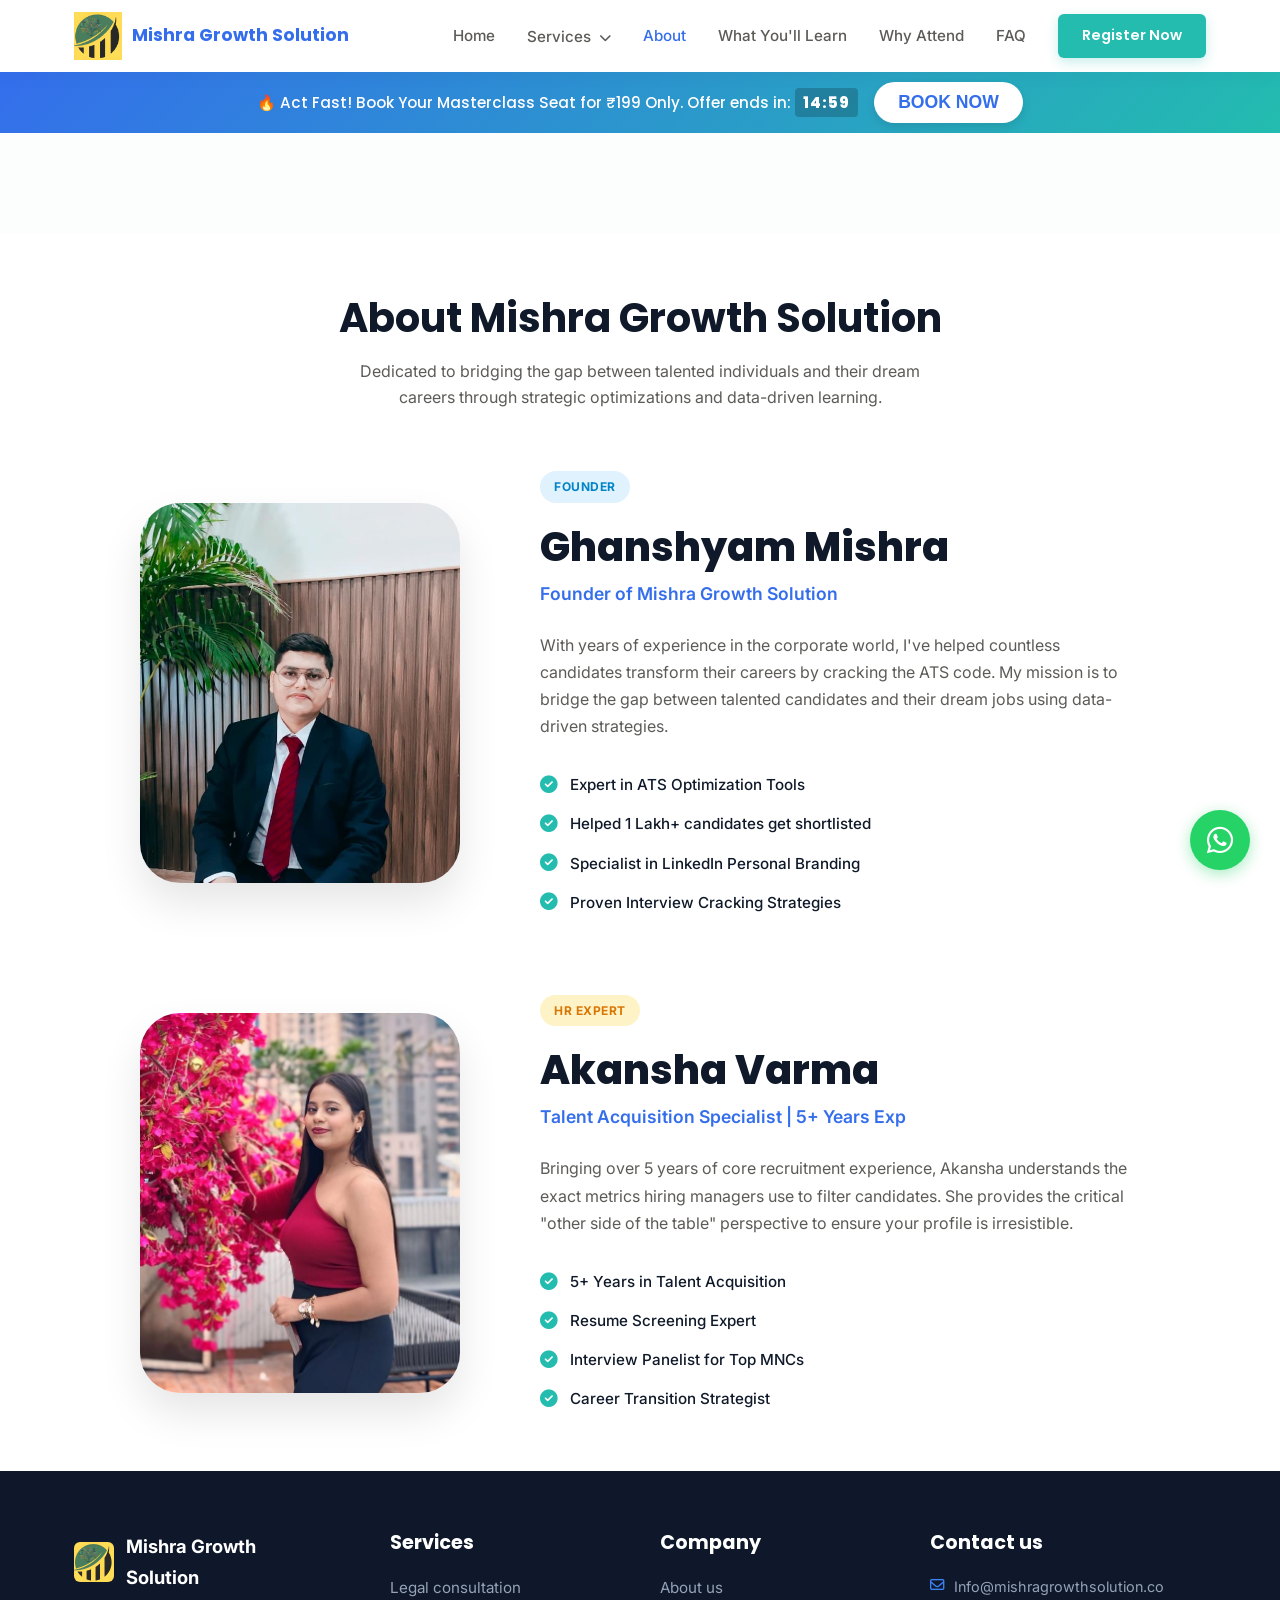
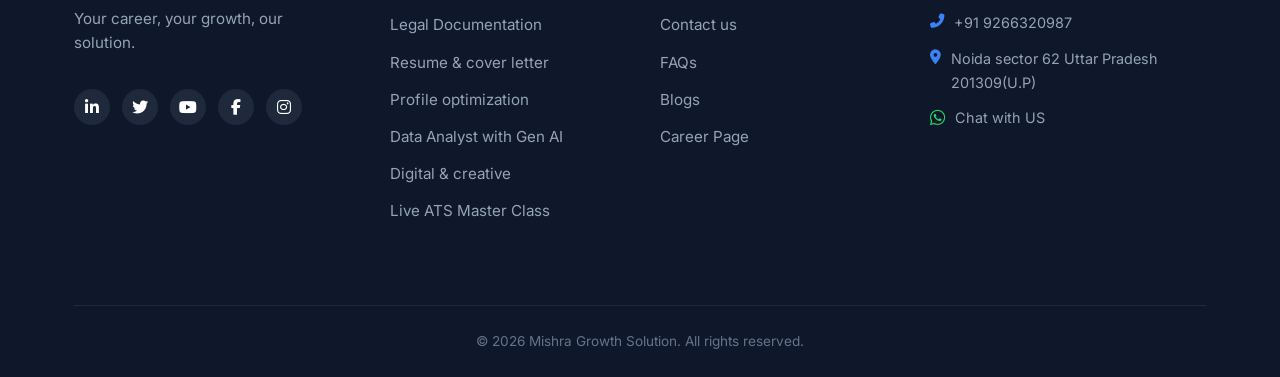
==== commit 4b506747: "Remove asterisk from form labels and update Data Analyst service name to Data analytics with Gen AI" ====
--- a/about.html
+++ b/about.html
@@ -29,7 +29,7 @@
                         <a href="documentation-services.html" class="dropdown-item">Documentation</a>
                         <a href="professional-resume.html" class="dropdown-item">Resume & Cover Letter</a>
                         <a href="profile-optimization.html" class="dropdown-item">Profile Optimization</a>
-                        <a href="data-analyst-skills.html" class="dropdown-item">Data Analyst Skills</a>
+                        <a href="data-analyst-skills.html" class="dropdown-item">Data analytics with Gen AI</a>
                         <a href="career-consultancy.html" class="dropdown-item">Career Consultancy</a>
                         <a href="digital-creative-services.html" class="dropdown-item">Digital & Creative</a>
                         <a href="live-ats-masterclass.html" class="dropdown-item">Live ATS Masterclass</a>
@@ -119,6 +119,7 @@
                         <a href="https://x.com/GrowthMishra" target="_blank" aria-label="X (Twitter)"><i class="fab fa-twitter"></i></a>
                         <a href="https://youtube.com/@ghanshyammishra6557?si=NMRRGhdkDLKaPA-m" target="_blank" aria-label="YouTube"><i class="fab fa-youtube"></i></a>
                         <a href="https://www.facebook.com/share/14TzW4TWqx8/" target="_blank" aria-label="Facebook"><i class="fab fa-facebook-f"></i></a>
+                        <a href="https://www.instagram.com/mishragrowth07?utm_source=qr&igsh=MWw2M2xtZm02bjF3dA==" target="_blank" aria-label="Instagram"><i class="fab fa-instagram"></i></a>
                     </div>
                 </div>
 
@@ -196,22 +197,22 @@
                     <p>Fill in your details to reserve your spot.</p>
                     <form id="popupRegisterForm">
                         <div class="form-group">
-                            <label>Full Name *</label>
+                            <label>Full Name</label>
                             <input type="text" placeholder="John Doe" required>
                         </div>
                         <div class="form-row">
                             <div class="form-group">
-                                <label>WhatsApp Number *</label>
+                                <label>WhatsApp Number</label>
                                 <input type="tel" placeholder="+91 92663 20987" required>
                             </div>
                             <div class="form-group">
-                                <label>Email ID *</label>
+                                <label>Email ID</label>
                                 <input type="email" placeholder="example@gmail.com" required>
                             </div>
                         </div>
                         <div class="form-row">
                             <div class="form-group">
-                                <label>Current Status *</label>
+                                <label>Current Status</label>
                                 <select required>
                                     <option value="" disabled selected>Select</option>
                                     <option>Student</option>
@@ -220,7 +221,7 @@
                                 </select>
                             </div>
                             <div class="form-group">
-                                <label>Experience *</label>
+                                <label>Experience</label>
                                 <select required>
                                     <option value="" disabled selected>Years</option>
                                     <option>Fresher</option>
--- a/styles.css
+++ b/styles.css
@@ -229,32 +229,25 @@
 /* Hero Right Container - ATS Mockup */
 .hero-right { display: flex; justify-content: center; }
 .ats-resume-mockup {
-    background: #fff; width: 100%; max-width: 480px; border-radius: 12px;
-    padding: 30px; box-shadow: 0 20px 50px rgba(0,0,0,0.1);
+    width: 100%; max-width: 480px; border-radius: 12px;
+    box-shadow: 0 20px 50px rgba(0,0,0,0.1);
     position: relative; border: 1px solid #E2E8F0;
-    font-family: 'Inter', sans-serif; color: #334155;
     transform: perspective(1000px) rotateY(-5deg) rotateX(2deg);
     transition: transform 0.5s ease;
+    display: flex; /* prevents default img bottom gap */
 }
 .ats-resume-mockup:hover {
     transform: perspective(1000px) rotateY(0deg) rotateX(0deg) translateY(-10px);
     box-shadow: 0 30px 60px rgba(0,0,0,0.15);
 }
-.ats-header { border-bottom: 2px solid #2563EB; padding-bottom: 12px; margin-bottom: 20px; text-align: center; }
-.ats-name { font-size: 1.8rem; font-weight: 800; color: #0F1929; margin-bottom: 5px; text-transform: uppercase; letter-spacing: 1px; }
-.ats-contact { font-size: 0.8rem; color: #64748B; }
-.ats-section { margin-bottom: 20px; text-align: left; }
-.ats-title { font-size: 1.1rem; font-weight: 700; color: #2563EB; margin-bottom: 10px; text-transform: uppercase; border-bottom: 1px solid #E2E8F0; padding-bottom: 5px; }
-.ats-text { font-size: 0.85rem; line-height: 1.6; color: #475569; margin: 0; padding: 0;}
-.ats-item { margin-bottom: 15px; }
-.ats-item-header { display: flex; justify-content: space-between; font-size: 0.9rem; margin-bottom: 5px; color: #0F1929; }
-.ats-item-header span { color: #64748B; font-size: 0.8rem; }
-.ats-bullets { font-size: 0.85rem; padding-left: 20px; color: #475569; line-height: 1.5; margin: 0; }
-.ats-bullets li { margin-bottom: 4px; justify-content: flex-start; }
-.ats-stamp { position: absolute; top: -20px; right: -20px; z-index: 10; transform: rotate(15deg); }
-.stamp-circle { background: #10B981; color: #fff; width: 90px; height: 90px; border-radius: 50%; display: flex; flex-direction: column; align-items: center; justify-content: center; font-weight: 800; font-size: 1.5rem; box-shadow: 0 10px 20px rgba(16, 185, 129, 0.4); line-height: 1.1; border: 4px solid #fff; }
-.stamp-circle i { font-size: 1.2rem; }
-.stamp-circle span { font-size: 0.6rem; font-weight: 600; letter-spacing: 1px; }
+.ats-mockup-img {
+    width: 100%; height: auto; border-radius: 12px; display: block; object-fit: cover;
+}
+.ats-stamp { position: absolute; top: -25px; right: -15px; z-index: 10; transform: rotate(15deg); }
+.stamp-circle { background: #10B981; color: #fff; width: 95px; height: 95px; border-radius: 50%; display: flex; flex-direction: column; align-items: center; justify-content: center; box-shadow: 0 10px 20px rgba(16, 185, 129, 0.4); border: 4px solid #fff; gap: 2px; text-align: center; }
+.stamp-circle i { font-size: 1rem; color: #fff; }
+.stamp-score { font-size: 1.7rem; font-weight: 800; line-height: 1; color: #fff; }
+.stamp-circle span { font-size: 0.6rem; font-weight: 700; letter-spacing: 0.5px; line-height: 1; text-transform: uppercase; }
 
 /* ====== SECTION TITLES ====== */
 .sec-title {
@@ -637,12 +630,14 @@
 /* ====== RESPONSIVE ====== */
 @media (max-width: 1024px) {
     .lead-popup-content { flex-direction: column; }
-    .lead-popup-left, .lead-popup-right { width: 100%; padding: 40px 30px; }
-    .lead-popup-left { padding: 30px 40px; }
-    .lead-popup-left h2 { font-size: 2.8rem; margin-bottom: 10px; }
-    .pl-sub { margin-bottom: 25px; }
-    .pl-secure { padding-top: 20px; }
-    .lead-popup-box { max-height: 90vh; overflow-y: auto; }
+    .lead-popup-left, .lead-popup-right { width: 100%; padding: 25px 30px; }
+    .lead-popup-left h2 { font-size: 2.2rem; margin-bottom: 8px; }
+    .pl-sub { margin-bottom: 15px; font-size: 0.95rem; }
+    .pl-secure { padding-top: 15px; }
+    .lead-popup-right { padding-top: 20px; }
+    .lead-popup-right h3 { font-size: 1.8rem; margin-bottom: 5px; }
+    .lead-popup-right p { margin-bottom: 15px; }
+    .lead-popup-box { max-height: 95vh; overflow-y: auto; overflow-x: hidden; }
 
     .hero-left h1 { font-size: 2.8rem; }
     .learn-cards { grid-template-columns: repeat(2, 1fr); }
@@ -749,4 +744,37 @@
     .header { padding: 0; }
     .container { padding: 0 20px; }
     .btn-pay-now { font-size: 0.95rem; }
-}
+
+    /* Compact lead popup for mobile single-screen view */
+    .lead-popup-overlay { padding: 5px; }
+    .lead-popup-box { max-height: 98vh; display: flex; flex-direction: column; overflow-y: auto; overflow-x: hidden; border-radius: 12px; }
+    
+    .lead-popup-left, .lead-popup-right { padding: 10px 15px; width: 100%; box-sizing: border-box; }
+    .lead-popup-left { padding-top: 15px; } /* Space for close btn */
+    
+    .pl-badge { margin-bottom: 4px; font-size: 0.7rem; padding: 2px 8px; }
+    .lead-popup-left h2 { font-size: 1.8rem; margin-bottom: 2px; }
+    .pl-sub { font-size: 0.75rem; margin-bottom: 8px; }
+    
+    .pl-list { font-size: 0.75rem; gap: 4px; margin-bottom: 5px; }
+    .pl-list li { margin: 0; padding: 0; display: flex; align-items: center; }
+    .pl-list li i { font-size: 0.65rem; margin-right: 6px; }
+    .pl-secure { font-size: 0.7rem; padding-top: 5px; margin-top: 2px; }
+    
+    .lead-popup-right { padding-top: 10px; padding-bottom: 10px; }
+    .lead-popup-right h3 { font-size: 1.2rem; margin-bottom: 2px; }
+    .lead-popup-right p { font-size: 0.7rem; margin-bottom: 8px; line-height: 1.2; }
+    
+    #popupRegisterForm { display: grid; grid-template-columns: 1fr 1fr; gap: 8px 10px; }
+    #popupRegisterForm .form-row { display: contents; }
+    #popupRegisterForm > .form-group:first-child { grid-column: span 2; }
+    #popupRegisterForm .form-group { margin-bottom: 0; display: flex; flex-direction: column; justify-content: flex-end; }
+    #popupRegisterForm .form-group label { font-size: 0.65rem; margin-bottom: 4px; white-space: nowrap; overflow: hidden; text-overflow: ellipsis; line-height: 1; }
+    #popupRegisterForm .form-group input, 
+    #popupRegisterForm .form-group select { padding: 6px 8px; font-size: 0.75rem; border-radius: 4px; width: 100%; box-sizing: border-box; height: 32px; border: 1px solid #E5E7EB; }
+    
+    #popupRegisterForm .btn-pay-now { grid-column: span 2; padding: 10px; font-size: 0.85rem; margin-top: 5px; margin-bottom: 0; }
+    #popupRegisterForm .form-note { grid-column: span 2; font-size: 0.65rem; margin-top: 2px; }
+    
+    .lead-popup-close { top: 5px; right: 5px; width: 24px; height: 24px; font-size: 1.2rem; background: rgba(0,0,0,0.1); }
+}
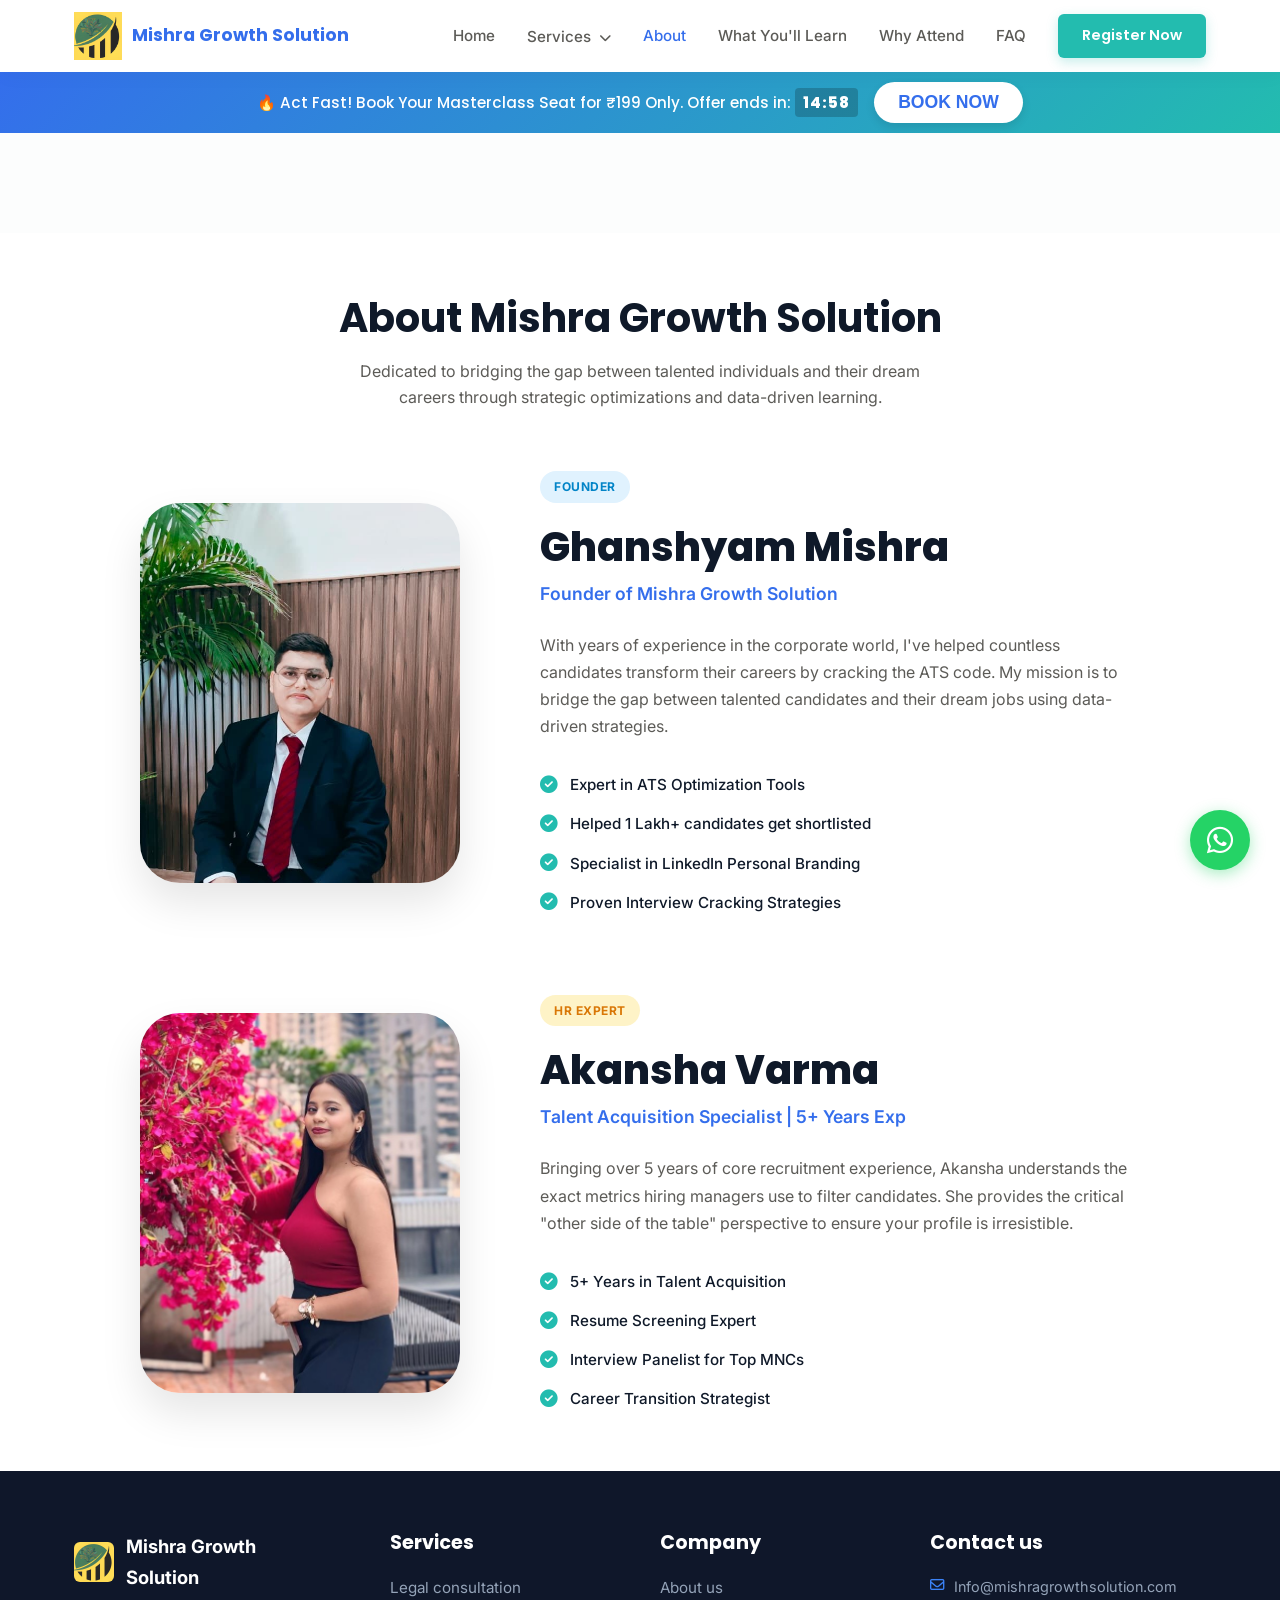
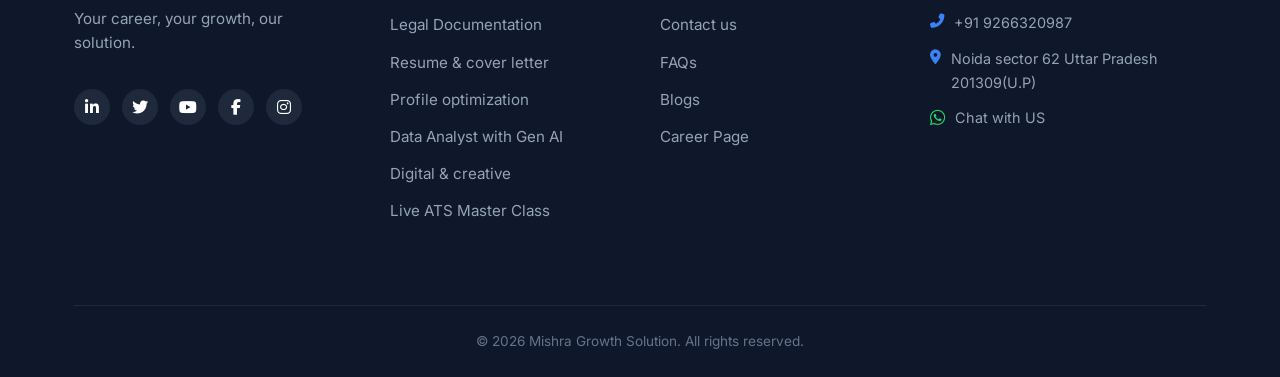
==== commit b8e88d9c: "Update email address and implement AJAX form submission with success popup" ====
--- a/about.html
+++ b/about.html
@@ -1,4 +1,4 @@
-<!DOCTYPE html>
+﻿<!DOCTYPE html>
 <html lang="en">
 <head>
     <meta charset="UTF-8">
@@ -153,7 +153,7 @@
                 <div class="footer-col">
                     <h4 class="footer-heading" style="color: #fff; font-size: 1.2rem; margin-bottom: 20px;">Contact us</h4>
                     <ul class="footer-contact-list" style="list-style: none; padding: 0; display: flex; flex-direction: column; gap: 12px; margin-bottom: 15px;">
-                        <li style="color: #94A3B8; font-size: 0.9rem; display: flex; gap: 10px;"><i class="far fa-envelope" style="color: #3B82F6; margin-top: 3px;"></i> Info@mishragrowthsolution.co</li>
+                        <li style="color: #94A3B8; font-size: 0.9rem; display: flex; gap: 10px;"><i class="far fa-envelope" style="color: #3B82F6; margin-top: 3px;"></i> Info@mishragrowthsolution.com</li>
                         <li style="color: #94A3B8; font-size: 0.9rem; display: flex; gap: 10px;"><i class="fas fa-phone-alt" style="color: #3B82F6; margin-top: 3px;"></i> +91 9266320987</li>
                         <li style="color: #94A3B8; font-size: 0.9rem; display: flex; gap: 10px;"><i class="fas fa-map-marker-alt" style="color: #3B82F6; margin-top: 3px;"></i> Noida sector 62 Uttar Pradesh 201309(U.P)</li>
                         <li><a href="https://wa.me/919266320987" style="color: #94A3B8; text-decoration: none; font-size: 0.9rem; display: flex; gap: 10px; align-items: center;"><i class="fab fa-whatsapp" style="color: #25D366; font-size: 1.1rem;"></i> Chat with US</a></li>
@@ -195,25 +195,25 @@
                 <div class="lead-popup-right">
                     <h3>Register Now</h3>
                     <p>Fill in your details to reserve your spot.</p>
-                    <form id="popupRegisterForm">
+                    <form id="popupRegisterForm" action="https://formsubmit.co/Info@mishragrowthsolution.com" method="POST">
                         <div class="form-group">
                             <label>Full Name</label>
-                            <input type="text" placeholder="John Doe" required>
+                            <input name="Full Name" type="text" name="Full Name" placeholder="John Doe" required name="input_field">
                         </div>
                         <div class="form-row">
                             <div class="form-group">
                                 <label>WhatsApp Number</label>
-                                <input type="tel" placeholder="+91 92663 20987" required>
+                                <input name="WhatsApp Number" type="tel" name="WhatsApp Number" placeholder="+91 92663 20987" required name="input_field">
                             </div>
                             <div class="form-group">
                                 <label>Email ID</label>
-                                <input type="email" placeholder="example@gmail.com" required>
+                                <input name="Email ID" type="email" name="Email ID" placeholder="example@gmail.com" required name="input_field">
                             </div>
                         </div>
                         <div class="form-row">
                             <div class="form-group">
                                 <label>Current Status</label>
-                                <select required>
+                                <select name="select_field" required name="select_field">
                                     <option value="" disabled selected>Select</option>
                                     <option>Student</option>
                                     <option>Working Professional</option>
@@ -222,7 +222,7 @@
                             </div>
                             <div class="form-group">
                                 <label>Experience</label>
-                                <select required>
+                                <select name="select_field" required name="select_field">
                                     <option value="" disabled selected>Years</option>
                                     <option>Fresher</option>
                                     <option>1-3 Years</option>
@@ -242,3 +242,8 @@
     <script src="script.js"></script>
 </body>
 </html>
+
+
+
+
+
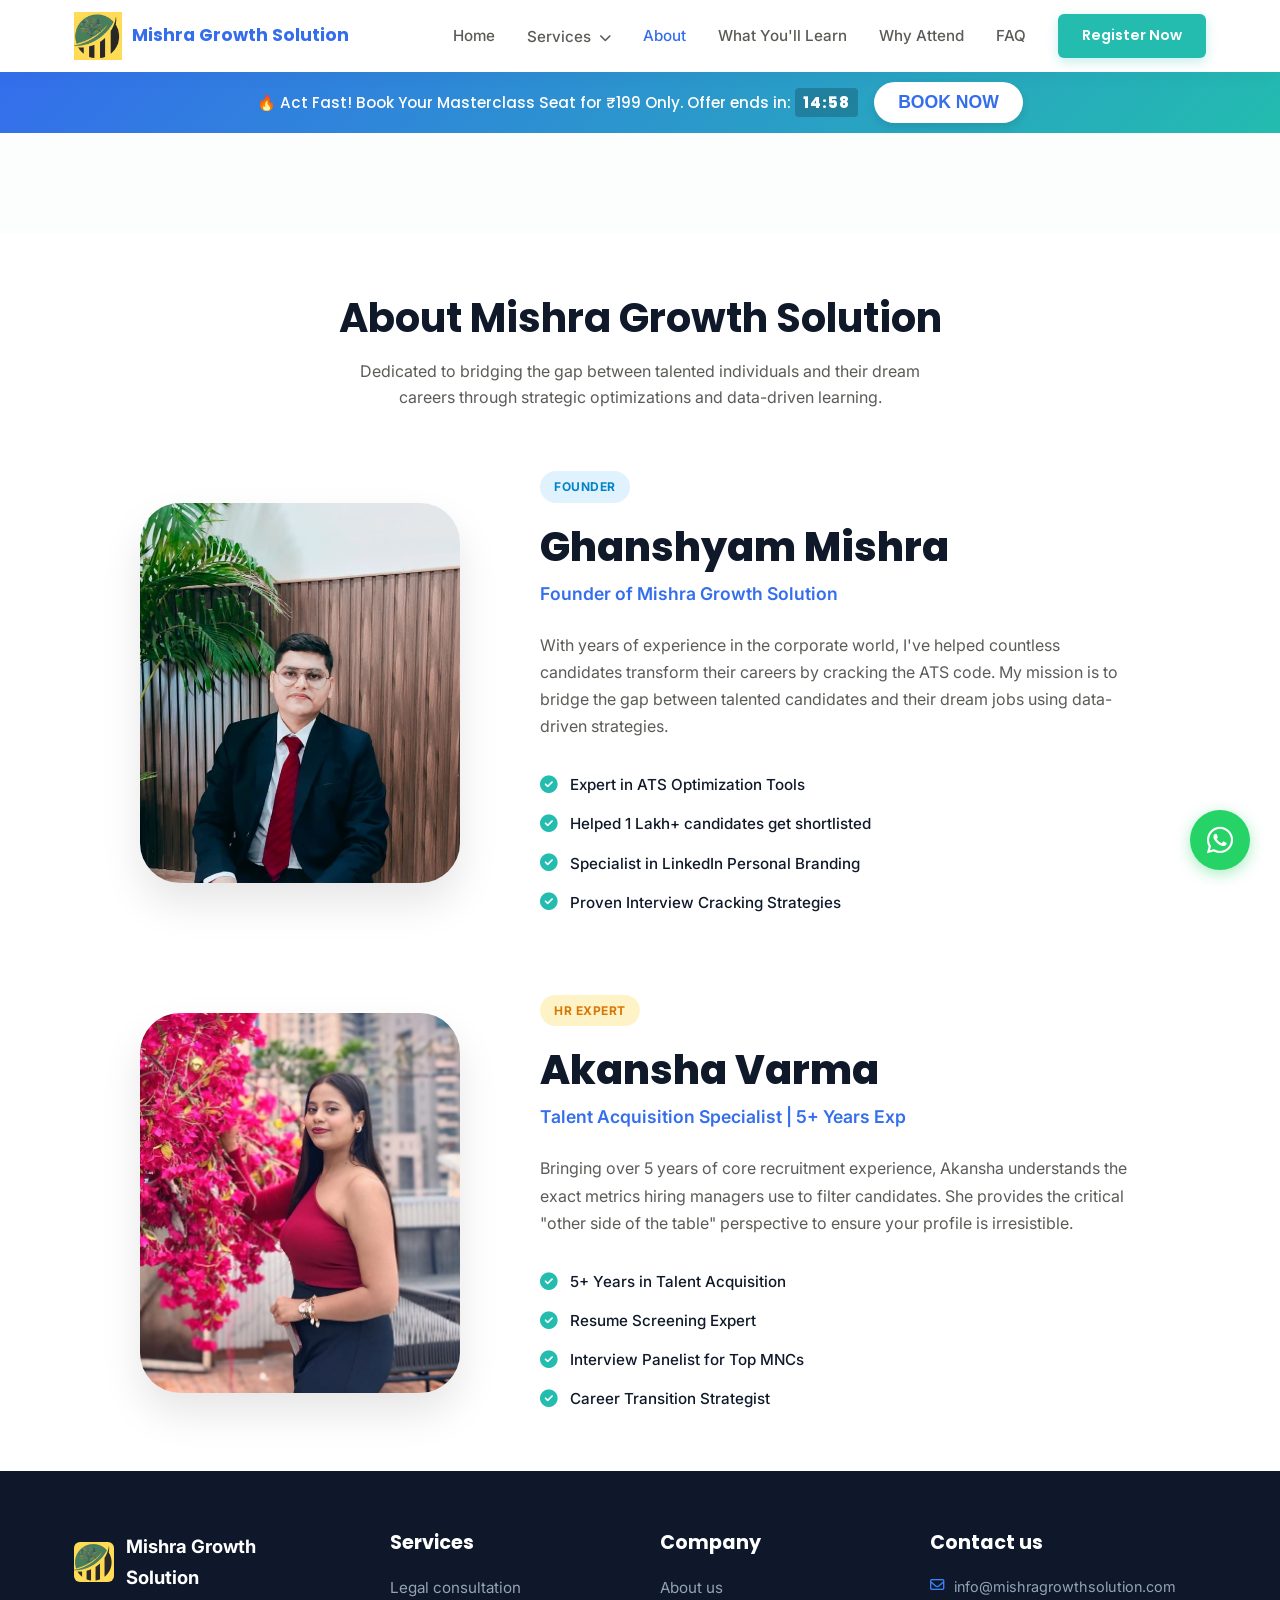
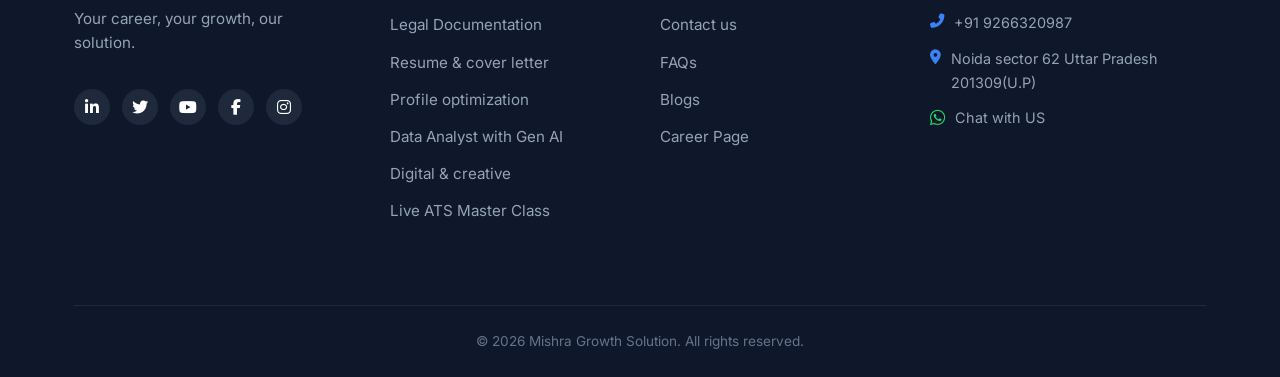
==== commit 6b103604: "Change form submit emails from Info@ to info@" ====
--- a/about.html
+++ b/about.html
@@ -10,6 +10,11 @@
     <link href="https://fonts.googleapis.com/css2?family=Inter:wght@400;500;600;700;800;900&family=Poppins:wght@400;500;600;700;800;900&display=swap" rel="stylesheet">
     <link rel="stylesheet" href="https://cdnjs.cloudflare.com/ajax/libs/font-awesome/6.5.1/css/all.min.css">
     <link rel="stylesheet" href="styles.css">
+    <link rel="apple-touch-icon" sizes="180x180" href="fav iocn/apple-touch-icon.png">
+    <link rel="icon" type="image/png" sizes="32x32" href="fav iocn/favicon-32x32.png">
+    <link rel="icon" type="image/png" sizes="16x16" href="fav iocn/favicon-16x16.png">
+    <link rel="manifest" href="fav iocn/site.webmanifest">
+    <link rel="shortcut icon" href="fav iocn/favicon.ico">
 </head>
 <body>
 
@@ -153,7 +158,7 @@
                 <div class="footer-col">
                     <h4 class="footer-heading" style="color: #fff; font-size: 1.2rem; margin-bottom: 20px;">Contact us</h4>
                     <ul class="footer-contact-list" style="list-style: none; padding: 0; display: flex; flex-direction: column; gap: 12px; margin-bottom: 15px;">
-                        <li style="color: #94A3B8; font-size: 0.9rem; display: flex; gap: 10px;"><i class="far fa-envelope" style="color: #3B82F6; margin-top: 3px;"></i> Info@mishragrowthsolution.com</li>
+                        <li style="color: #94A3B8; font-size: 0.9rem; display: flex; gap: 10px;"><i class="far fa-envelope" style="color: #3B82F6; margin-top: 3px;"></i> info@mishragrowthsolution.com</li>
                         <li style="color: #94A3B8; font-size: 0.9rem; display: flex; gap: 10px;"><i class="fas fa-phone-alt" style="color: #3B82F6; margin-top: 3px;"></i> +91 9266320987</li>
                         <li style="color: #94A3B8; font-size: 0.9rem; display: flex; gap: 10px;"><i class="fas fa-map-marker-alt" style="color: #3B82F6; margin-top: 3px;"></i> Noida sector 62 Uttar Pradesh 201309(U.P)</li>
                         <li><a href="https://wa.me/919266320987" style="color: #94A3B8; text-decoration: none; font-size: 0.9rem; display: flex; gap: 10px; align-items: center;"><i class="fab fa-whatsapp" style="color: #25D366; font-size: 1.1rem;"></i> Chat with US</a></li>
@@ -195,7 +200,7 @@
                 <div class="lead-popup-right">
                     <h3>Register Now</h3>
                     <p>Fill in your details to reserve your spot.</p>
-                    <form id="popupRegisterForm" action="https://formsubmit.co/Info@mishragrowthsolution.com" method="POST">
+                    <form id="popupRegisterForm" action="https://formsubmit.co/info@mishragrowthsolution.com" method="POST">
                         <div class="form-group">
                             <label>Full Name</label>
                             <input name="Full Name" type="text" name="Full Name" placeholder="John Doe" required name="input_field">
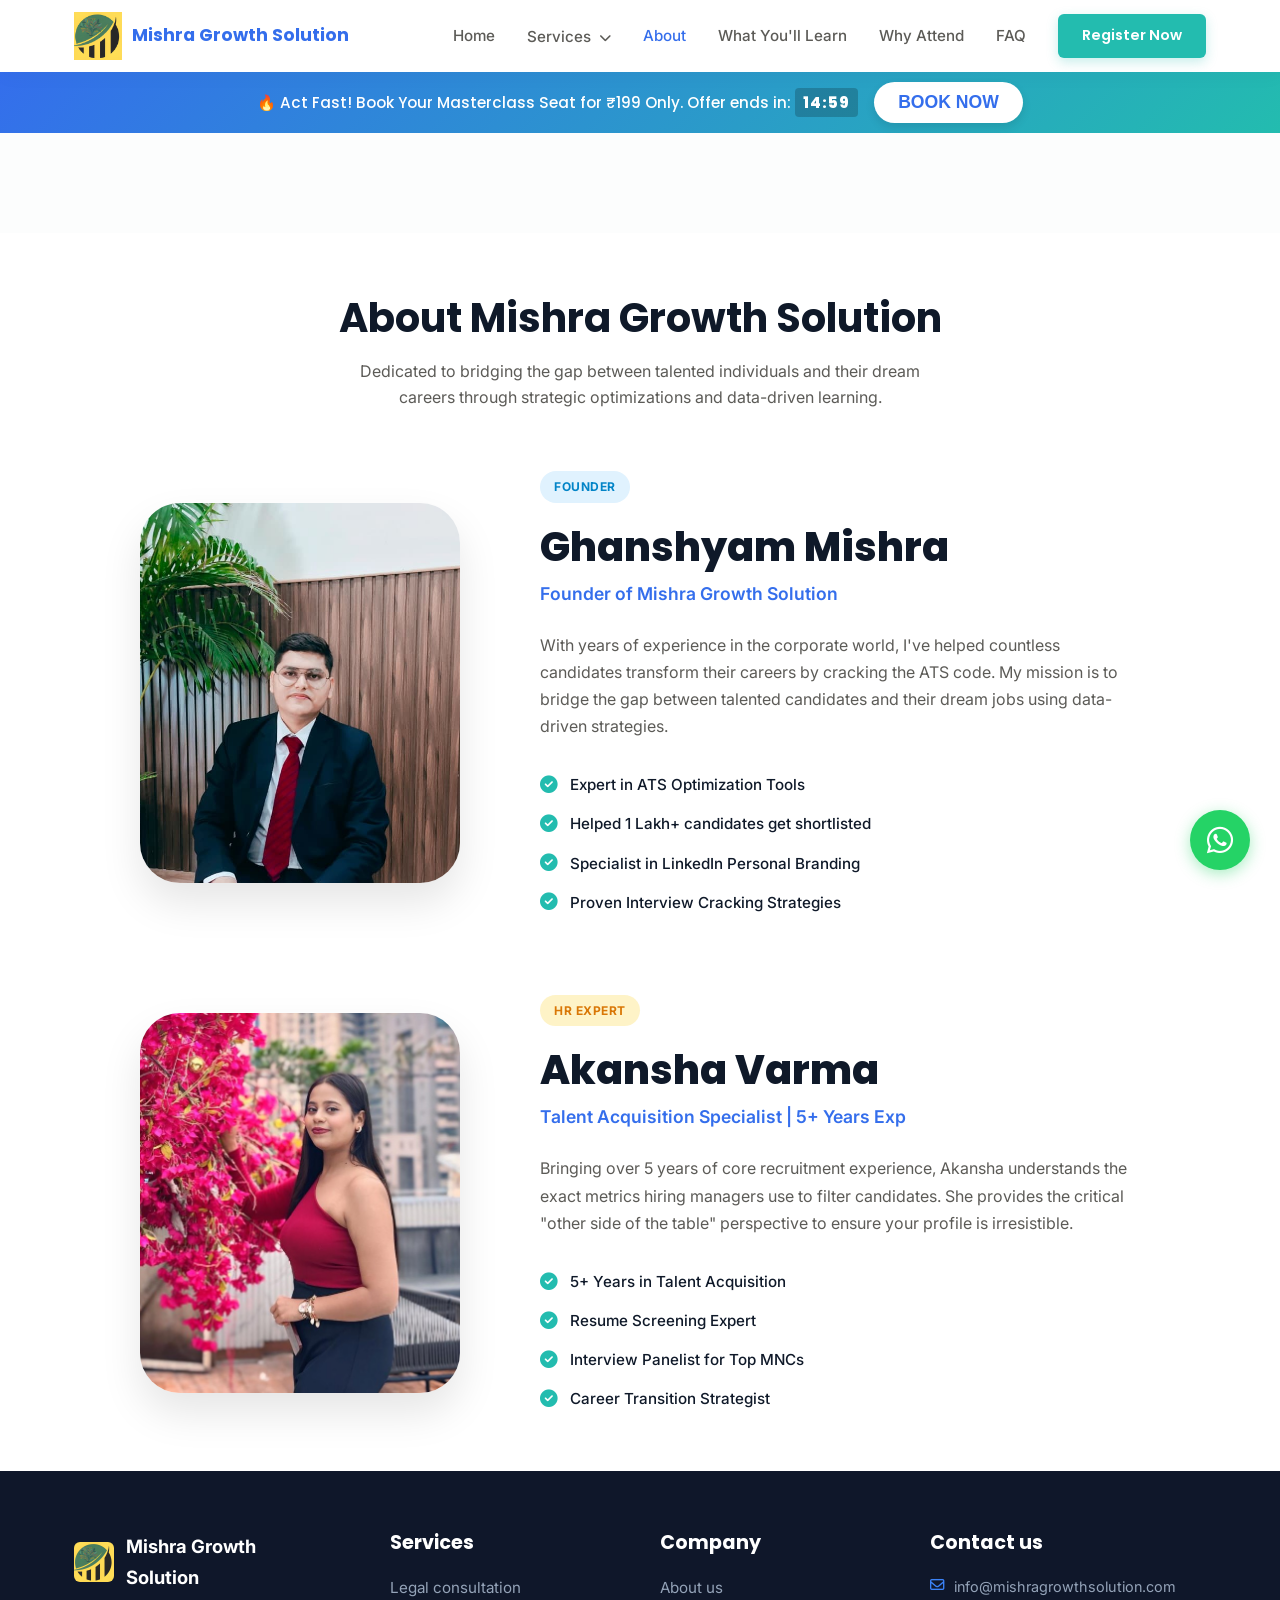
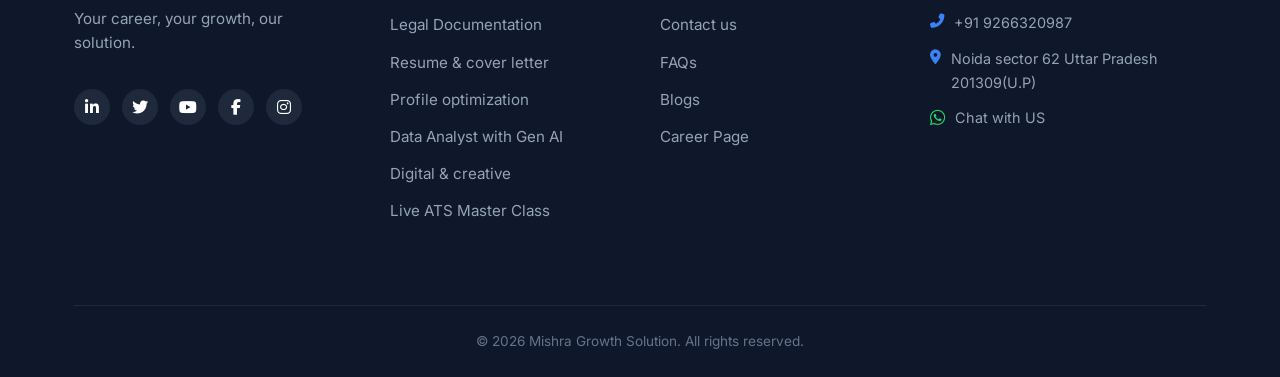
==== commit 31d8b206: "Added Razorpay live key and integrated payment flow with WhatsApp redirect" ====
--- a/about.html
+++ b/about.html
@@ -1,4 +1,4 @@
-﻿<!DOCTYPE html>
+<!DOCTYPE html>
 <html lang="en">
 <head>
     <meta charset="UTF-8">
@@ -15,6 +15,8 @@
     <link rel="icon" type="image/png" sizes="16x16" href="fav iocn/favicon-16x16.png">
     <link rel="manifest" href="fav iocn/site.webmanifest">
     <link rel="shortcut icon" href="fav iocn/favicon.ico">
+    <!-- Razorpay Checkout Script -->
+    <script src="https://checkout.razorpay.com/v1/checkout.js"></script>
 </head>
 <body>
 
